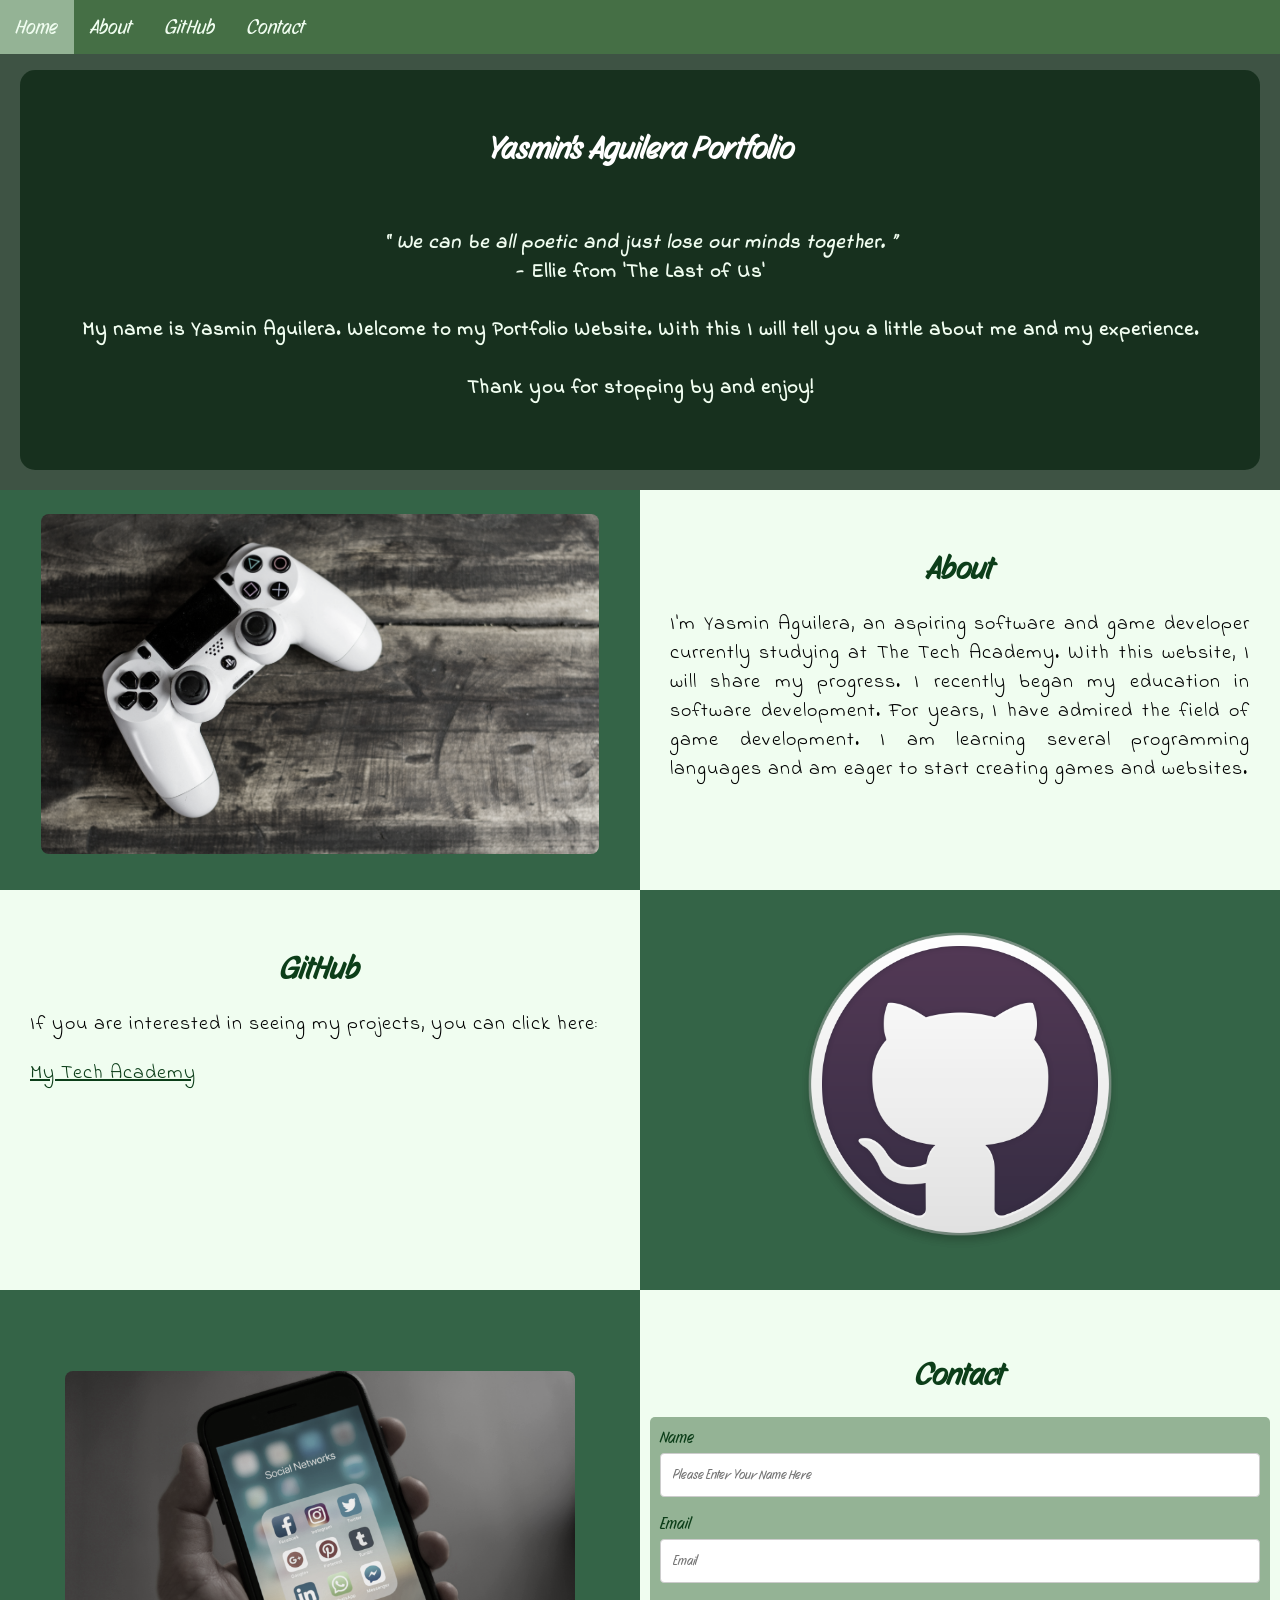
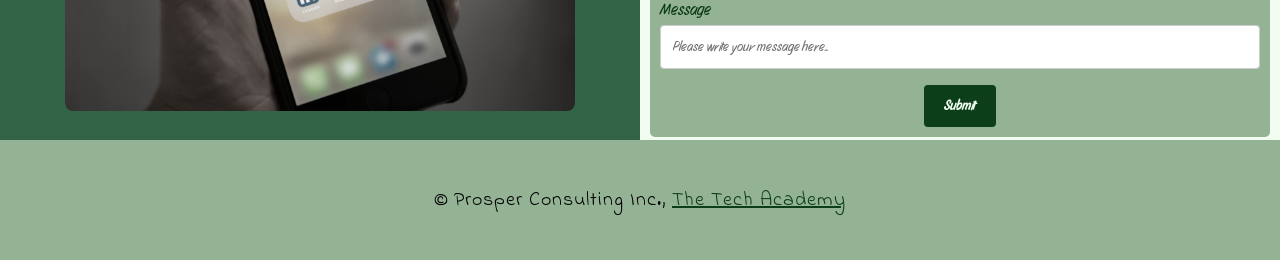
==== Portfolio/index.html @ de1a2bcc "Version 1 Portfolio Portfolio" ====
<!DOCTYPE html>
<html lang="en">

<head>
    <meta charset="UTF-8">
    <meta name="viewport" content="width=device-width">
    <title>Yasmin Aguilera</title>
    <link rel="stylesheet" type="text/css" href="css/portfolio.css">
</head>

<body class="background">
    <!--Navbar-->
    <div class="navbar">
        <a class="active" href="#home">Home</a>
        <a href="#about">About</a>
        <a href="#github">GitHub</a>
        <a href="#contact">Contact</a>
    </div>

    <!--br added to make space between navbar (see if adding a margin or padding will help)-->

    <!--Back ground video-->
    <div id="home">
        <video autoplay muted loop id="typing_video">
            <source src="image/video/2887463-hd_1920_1080_25fps.mp4">
            <!--Display message if video fails to run-->
            Your brower does not support HTML5 Video
        </video>
    </div>

    <!--Video text-->

    <div class="video_text">
        <div class="holographic-card">
            <h1 class="white-text">Yasmin's Aguilera Portfolio</h1>
            <br>

            <p class="center"><strong>
                    <q>
                        We can be all poetic and just lose our minds together.
                    </q>
                    <br> - Ellie from 'The Last of Us'
                    <br>
                    <br>My name is Yasmin Aguilera. Welcome to my Portfolio Website. With this I will tell you a little
                    about me and my experience.
                    <br>
                    <br> Thank you for stopping by and enjoy!
                </strong></p>
        </div>
    </div>

    <!--About Section-->
    <div class="row" id="about">
        <!--Left Column-->
        <div class="column_2">
            <img src="image/Playstation_Controller.jpg" alt="A PlaystationController on a desk">
        </div>

        <!--Right Column-->
        <div class="column_1">
            <h1>About</h1>
            <p>
                I'm Yasmin Aguilera, an aspiring software and game developer currently studying at The Tech Academy.
                With this website, I will share my progress. I recently began my education in software development. For
                years, I have admired the field of game development. I am learning several programming languages and am
                eager to start creating games and websites.
            </p>
        </div>
    </div>
    </div>

    <!--GitHun Section-->

    <div class="row" id="github">
        <!--Left Column-->
        <div class="column_1">
            <h1>GitHub</h1>
            <p>
                If you are interested in seeing my projects, you can click here:
                <br>
            <p><a href="https://github.com/YassyAA-423/">My Tech Academy</a></p>
            </p>
        </div>

        <!--Right Column-->
        <div class="column_2">
            <a href="https://github.com/YassyAA-423/" target="_blank"><img src="image/Github-logo.png"
                    alt="GitHub Logo"></a>
        </div>
    </div>

    <!--Contact Section-->
    <div class="row" id="contact">
        <!--Contact image, Left Column-->
        <div class="column_4 column_tall">
            <br>
            <br>
            <div class="img_container">
                <img src="image/contact.jpg" alt="A person holding a phone">
            </div>
        </div>

        <!--Contact form, Right Column-->
        <div class="column_3 column_tall">
            <h1>Contact</h1>
            <form action="" method="https://formspree.io/f/mblbadkq">
                <label>Name</label>
                <input type="text" placeholder="Please Enter Your Name Here">
                <label>Email</label>
                <input type="email" placeholder="Email">
                <label>Message</label>
                <input type="text" name="Message" placeholder="Please write your message here...">
                <input type="submit" value="Submit">
            </form>
        </div>
    </div>

    <!--Footer-->
    <footer>
        <p>
        <p class="center">&copy; Prosper Consulting Inc., <a href="https://www.learncodinganywhere.com/"
                target="_blank">The Tech Academy</a></p>
        </p>
    </footer>
</body>

</html>
---- Portfolio/css/portfolio.css ----
/* Font style Indie Flower and Story Script from fonts.google.com*/
/*  font-family: "Indie Flower", cursive;*/
@import url('https://fonts.googleapis.com/css2?family=Indie+Flower&display=swap');

/*  font-family: "Story Script", sans-serif;*/
@import url('https://fonts.googleapis.com/css2?family=Story+Script&display=swap');

/*Colors 
#f0fdf0 (light green)
#fff (white)
#0c3e19 (dark green
rgba(2, 62, 25, 0.8) (dark green)
rgba(14, 40, 22, 0.8) (forest green)
#94b395 (muted green)
#456f45 (swamp green)
*/
/*HTML*/
html {
    scroll-behavior: smooth;
}


/*BODY*/
body {
    margin: 0;
}

/*H1 ELEMENTS*/
h1 {
    font-family: "Story Script", sans-serif;
    /*This will turn all h1 to Story Script font*/
    text-align: center;
    /*This will center h1 elements*/
    margin-top: 3%;
    /*This will add a little margin above h1*/
    color: #0c3e19;
    transition: 1s ease-in;
    /*This will make the hover effect ease in when the cursor goes away*/
}


/*H1 ELEMENTS HOVER EFFECT*/
/****
h1:hover {
    filter: hue-rotate(90deg); /*This will make the h1 sepia
    transform: scale(1.1); /*Will increase the size by 1.1 when hovered over
    transition: 0.5s ease-in; /*This will make the hover effect ease in when the cursor goes over it
}
****/

/*Styling for portfolio title text*/
.white-text {
    color: #fff;
    /*This will make the text easier to read and better match the colors*/
}

/*paragraph elements*/
p {
    font-family: "Indie Flower", cursive;
    /*font is from fonts.google*/
    text-align: justify;
    letter-spacing: 1px;
    font-size: 20px;
    padding-left: 20px;
    padding-right: 20px;
    transition: 1s ease-in;
    /*This will make the hover effect transition with the cursor goes away*/
}

.holographic-container {
    display: flex;
    justify-content: center;
    align-items: center;
    height: 100vh;
    background: rgba(14, 40, 22, 0.8);
    overflow: hidden;
}

.holographic-card {
    width: auto;
    height: 400px;
    background: rgba(14, 40, 22, 0.8);
    display: flex;
    flex-direction: column;
    justify-content: flex-start;
    align-items: center;
    position: relative;
    overflow: hidden;
    border-radius: 15px;
    transition: all 0.5s ease;
    padding-top: 20px;
    padding-bottom: 40px;
}

.holographic-card h2 {
    color: rgb(186, 151, 26);
    font-size: 2rem;
    position: relative;
    z-index: 2;
}

.holographic-card::before {
    content: '';
    position: absolute;
    top: -30%;
    left: -30%;
    width: 100%;
    height: 100%;
    background: linear-gradient(0deg,
            transparent,
            transparent 30%,
            rgba(0, 255, 255, 0.3));
    transform: rotate(-45deg);
    transition: all 0.5s ease;
    opacity: 0;
}

.holographic-card:hover {
    transform: scale(1);
    box-shadow: 0 0 20px rgba(0, 255, 255, 0.5);
}

.holographic-card:hover::before {
    opacity: 1;
    transform: rotate(-60deg) translateY(290%);
}

.center {
    text-align: center;
    /*Aligns the text to the center*/
}

/*Center class- will apply to all elements wih the class 'center'*/
.center:hover {
    transition: transform 2s;
    /*Will make the transformation last 2s*/
    transform: scale(1.1);
    /*Will increase the size by 1.1 when hovered over*/
}

/*Anchor elements*/
a {
    color: #0c3e19;
    /*This will turn all links green*/
}

/*Quotation elements*/
q {
    font-style: italic;
    /*Makes the Quote italicized*/
}

/*image elements*/

img {
    filter: grayscale(75%);
    /*This will rid 75% of the img color*/
    border-radius: 8px;
    /*Slightly rounds the corners*/
    max-width: 100%;
    /**/
    height: 340px;
    display: block;
    margin-left: auto;
    margin-right: auto;
    transition: 1s ease-in;
}

img:hover {
    filter: grayscale(5%);
    /*Bring most of the img's color back when hover*/
    transition: .8s ease-in;
    /*Transition last for .8 second*/
    transform: scale(1.1);
    /*slightly increase the image when hovered */
}


/*Media to apply to different media.types of devices*/
/*For screens 576px and smaller: the images will be 100px tall and vertically in the columns*/
@media screen and (max-width: 576px) {
    img {
        height: 100px;
        margin-top: 150px;
    }
}


/*Footer styling*/
footer {
    padding: 2%;
    background-color: #94b395;
}

/*NAVBAR Styling*/
.navbar {
    overflow: hidden;
    /*Will make sure that any contant that overflows beyond the Navbar boundary is not being showns*/
    background-color: #456f45;
    position: fixed;
    /*keeps the navbar at the top of the screen*/
    top: 0;
    /* This ensures no space is displayed above the navbar */
    width: 100%;
    /* This makes the navbar span the entire width of the page */
    z-index: 1;
    /* This ensures other elements don't display over the navbar */
    -webkit-animation: moveNav 5s;
    /* This applies the moveNav animation below for Safari 4.0 - 8.0 */
    animation: moveNav 5s;
    /* This applies the moveNav animation for all other browsers */
}

/*moveNavText animation effect for moving the narbar in from the left of the screen*/
@keyframes moveNav {
    from {
        left: -100vw;
    }

    /* The navbar is starting off screen to the left */
    to {
        left: 0vw;
    }

    /* This moves the navbar into place on the screen */
}

/*Navbar link*/
.navbar a {
    float: left;
    /* This specifies that the text floats on the left on the navbar */
    display: block;
    color: #f0fdf0;
    padding: 14px 16px;
    /* This adds padding around our text */
    text-decoration: none;
    /* This gets rid of the underlines under the text on our navbar */
    font-family: "Story Script", sans-serif;
    font-size: 20px;
    /* This specifies the font size for text on our navbar */
    text-align: center;
    /* This centers the text within its container */
    position: relative;
    /* This sets the text relative to its normal positioning, allowing us to use the animation below */
    -webkit-animation: moveNavText 5.75s;
    /* Animation for Safari 4.0 - 8.0 */
    animation: moveNavText 5.75s;
    /* Applies the moveNavText animation for 5.75s */
}

/**/
@keyframes movNavText {
    from {
        top: -100vw;
    }

    /* The navbar is starting off screen to the left */
    to {
        top: 0vw;
    }

    /* This moves the navbar into place on the screen */
}

/*Screens 576px and smaller will display navbar links equally distributed*/
@media screen and (max-width: 576px) {
    .navbar a {
        width: 25%;
        font-size: 12px;
    }
}

/*navbar hover effects*/
.navbar a:hover {
    background-color: #f0fdf0;
    color: #0c3e19;
    font-weight: bold;
}


/*Navbar home button*/
.navbar a.active {
    background-color: #94b395;
}

/*The END of NAVBAR STYLING*/


/*Video styling*/
/*Formatting for background video*/
#typing_video {
    position: fixed;
    /* This fixes the video to the page */
    right: 0;
    /* This ensures there is no space between the edge of the video and the edge of the page */
    bottom: 0;
    /* This ensures no space between the bottom of the video and the bottom of the page */
    min-width: 100%;
    /* This ensures the video is displayed across the full width of the page */
    z-index: -1;
    /* This places the video behind the other elements on the page */
}

/*Screens that are 576px and smaller will not display the background video */
@media screen and (max-width: 576px) {
    #typing_video {
        display: none;
    }
}

/*text over the video*/
.video_text {
    background: rgba(14, 40, 22, 0.8);
    color: #f0fdf0;
    width: 100%;
    /* Ensures the video-text container fills the width of the video */
    padding: 20px;
    /* This adds padding around the video-text container so that the background goes slightly beyond the text */
    position: relative;
    /* This sets the text relative to its normal positioning, allowing us to use the animation below */
    -webkit-animation: moveVideoText 5.75s;
    animation: moveVideoText 5.75s;
    margin-top: 50px;
}


/* This animation effect causes the overlay video text to move up from the bottom of the page upon page load */
@keyframes moveVideoText {
    from {
        top: -100vw;
    }

    /* This sets the position of the video text to above the viewport */
    to {
        top: 0vw;
    }

    /* This moves the video text to the normal positioning on the viewport */
}

/*END of Video styling*/
/*Table styling-this section covers the styling of the columns and rows within the table*/
/* The asterisk is a universal selector that applies this effect to all elements on the page */
* {
    box-sizing: border-box;
    /* This creates a box with a border within which we will place most of our text */
}


.column_1 {
    float: left;
    width: 50%;
    /* This ensures the column takes up half of the page width */
    padding: 10px;
    padding-top: 3%;
    /* This ensures there is space between the top of the column and our headings */
    height: 400px;
    background-color: #f0fdf0;
}

/* Screens 576px and smaller will display a scroll bar if the text overflows the column height */
@media screen and (max-width: 576px) {
    .column_1 {
        overflow: auto;
    }
}

.column_2 {
    float: left;
    width: 50%;
    padding: 10px;
    padding-top: 1.9%;
    height: 400px;
    background-color: rgba(2, 62, 25, 0.8);
}


.column_3 {
    float: left;
    width: 50%;
    /* This ensures the column takes up half of the page width */
    padding: 10px;
    padding-top: 1.9%;
    /* This ensures there is space between the top of the column and our headings */
    height: 400px;
    background-color: #f0fdf0;
    padding-bottom: 30%;
}


.column_4 {
    float: left;
    width: 50%;
    padding: 10px;
    padding-top: 1.9%;
    padding-bottom: 30%;
    height: 400px;
    background-color: rgba(2, 62, 25, 0.8);
}

/* Screens 576px and smaller will display a scroll bar if the text overflows the column height */
.column_tall {
    padding-top: 3.5%;
    height: 450px;
}

/* This inserts something after the content of selected elements (in this case the elements with class "Row") */
.row::after {
    content: "";
    /* By leaving this blank, we are allowing the footer (covered lower down) to be displayed - removing it makes the footer overwrite a column */
    display: table;
    /* The display property specifies the type of display behavior; the table value tells the browser to treat the element as a table */
    clear: both;
    /* This clears any other elements from floating on the left or the right of an element */
}

/*The END OF TABLE STYLING*/


/*CONTACT STYLING*/
input[type=text],
input[type=email] {
    width: 100%;
    padding: 12px;
    border: 1px solid #ccc;
    border-radius: 4px;
    box-sizing: border-box;
    margin-top: 6px;
    margin-bottom: 16px;
    resize: vertical;
    font-family: "Story Script", sans-serif;
}

input[type=text]:hover,
input[type=email]:hover {
    box-shadow: 0 0 5px #0c3e19 inset;
}

/*Submit Button*/
input[type=submit] {
    background-color: #0c3e19;
    color: #f0fdf0;
    font-weight: bold;
    padding: 12px 20px;
    border: none;
    border-radius: 4px;
    cursor: pointer;
    display: block;
    margin-left: auto;
    margin-right: auto;
    font-family: "Story Script", sans-serif;
    transition: transform 1.5s;
}

input[type=submit]:hover {
    background-color: #3d4a3d;
    color: #94b395;
    transform: scale(1.5);
    transition: transform 1.5s;
}

form {
    border-radius: 5px;
    background-color: #94b395;
    padding: 10px;
    font-family: "Story Script", sans-serif;
    margin-bottom: -15px;
}

label {
    color: #0c3e19;
}
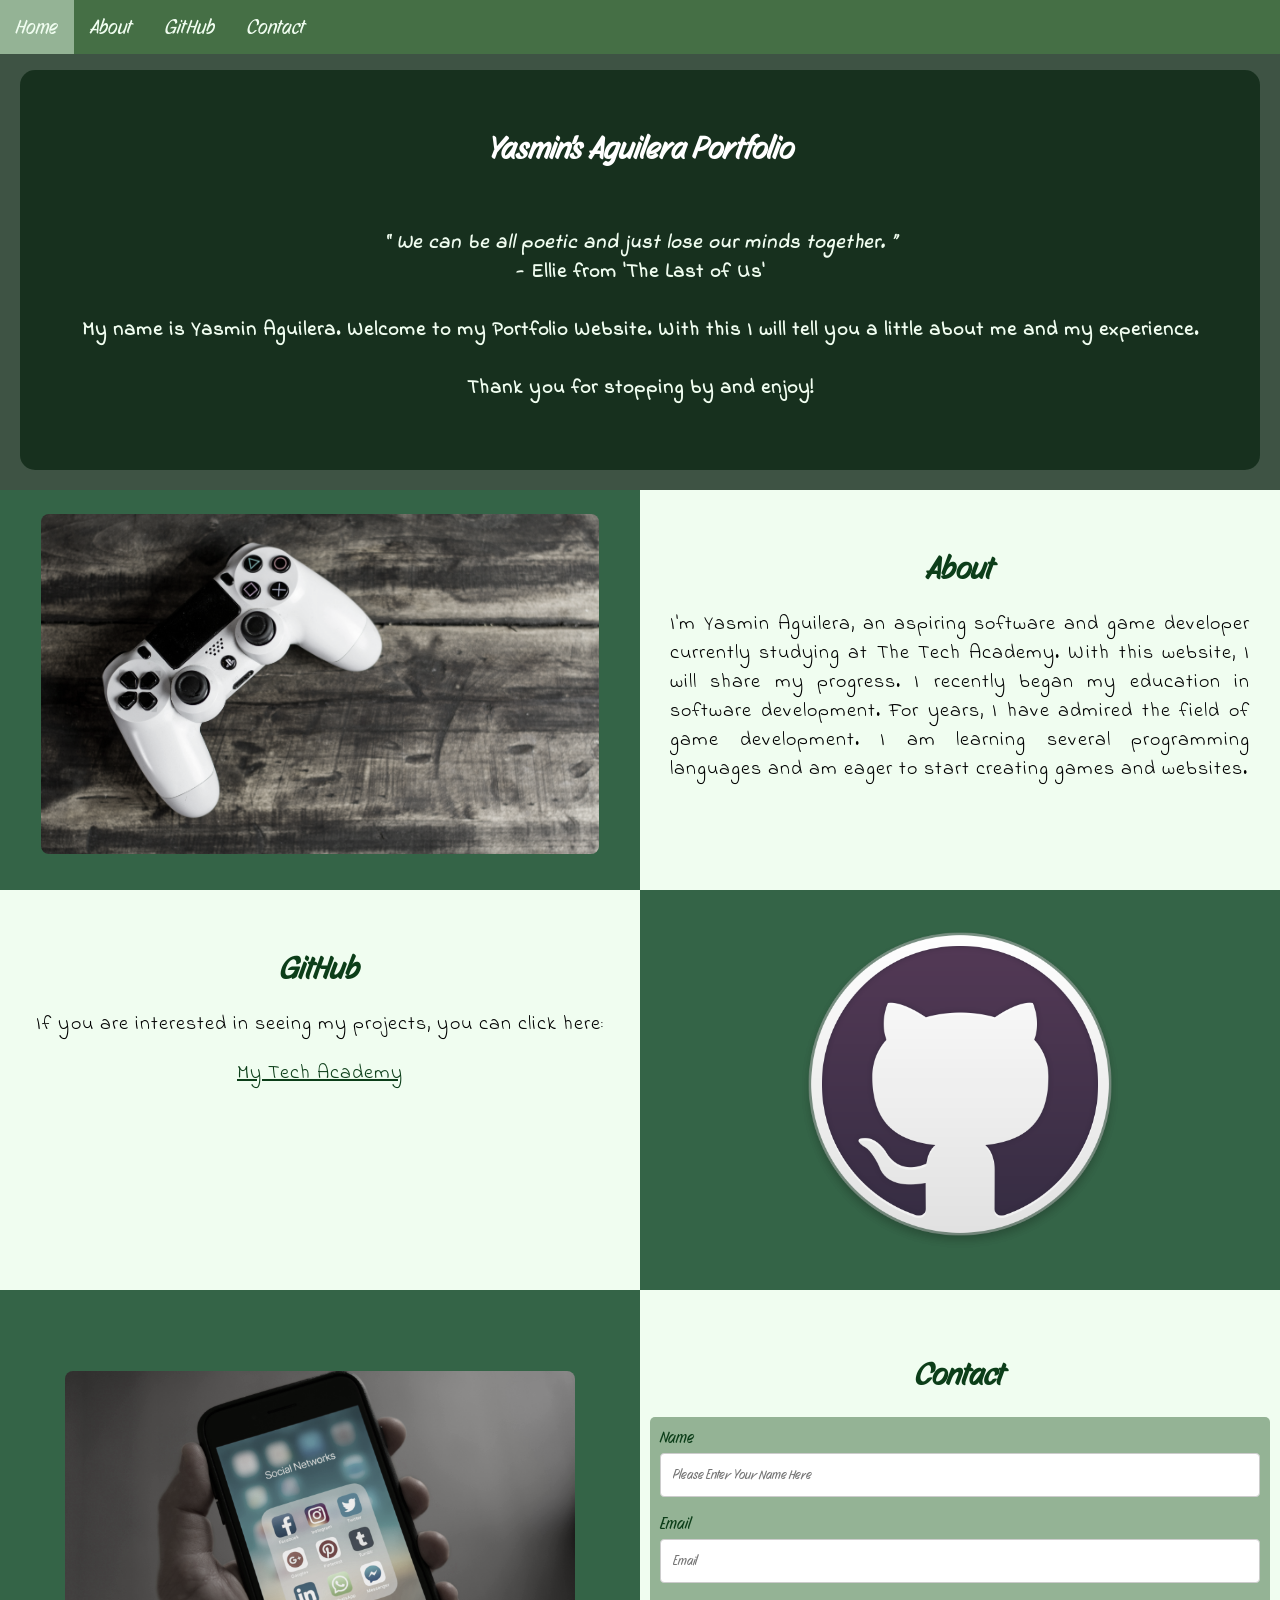
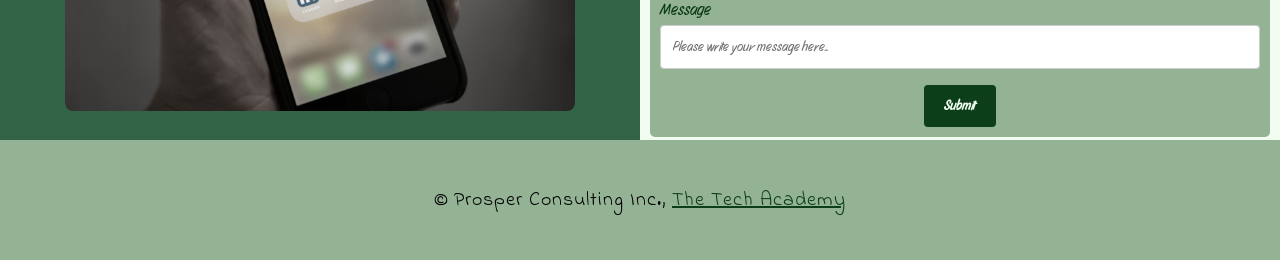
==== commit f1a04a99: "Update to Portfolio Update to my Portfolio, adding a slideshow and a pop-up contact form." ====
--- a/Portfolio/index.html
+++ b/Portfolio/index.html
@@ -75,10 +75,10 @@
         <!--Left Column-->
         <div class="column_1">
             <h1>GitHub</h1>
-            <p>
+            <p class="center">
                 If you are interested in seeing my projects, you can click here:
                 <br>
-            <p><a href="https://github.com/YassyAA-423/">My Tech Academy</a></p>
+            <p class="center"><a href="https://github.com/YassyAA-423/">My Tech Academy</a></p>
             </p>
         </div>
 
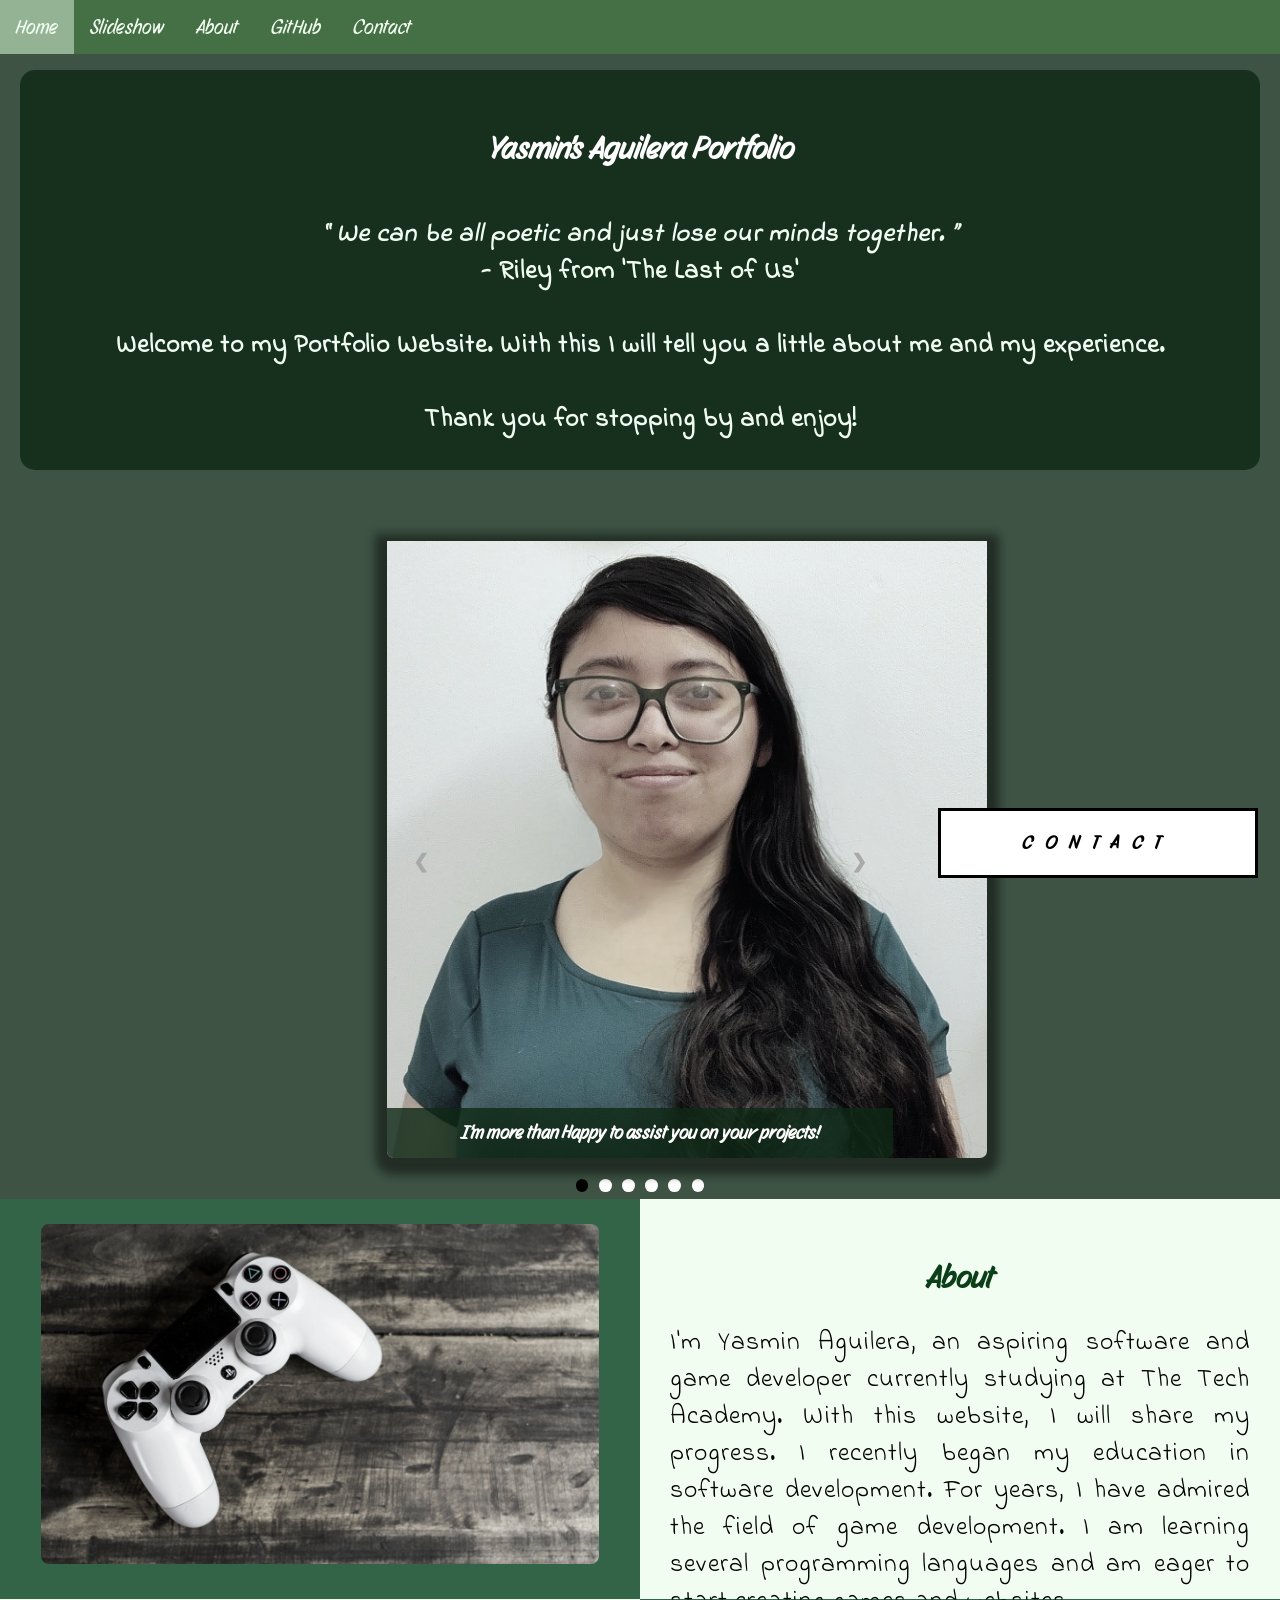
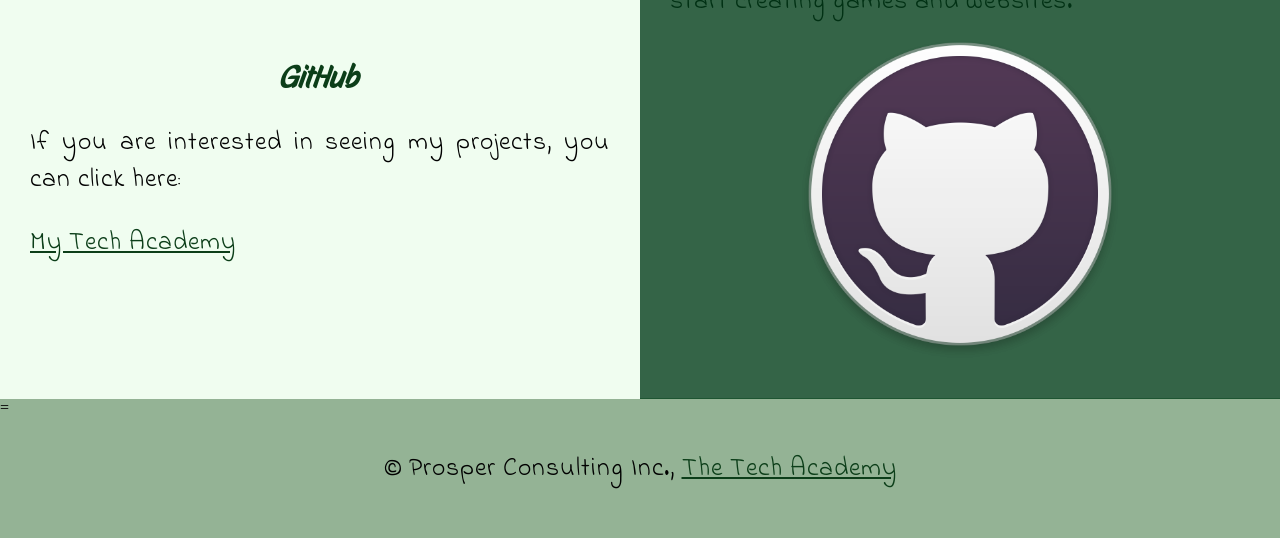
==== commit e4c78fa6: "Updated Portfolio Updated to my Portfolio. Added a slideshow and Pop-up Contact form." ====
--- a/Portfolio/index.html
+++ b/Portfolio/index.html
@@ -3,57 +3,115 @@
 
 <head>
     <meta charset="UTF-8">
-    <meta name="viewport" content="width=device-width">
+    <meta name="viewport" content="width=device-width" />
     <title>Yasmin Aguilera</title>
     <link rel="stylesheet" type="text/css" href="css/portfolio.css">
 </head>
+<!--Body-->
 
 <body class="background">
+
     <!--Navbar-->
     <div class="navbar">
         <a class="active" href="#home">Home</a>
+        <!--New Section added-->
+        <a href="#slideshow">Slideshow</a>
         <a href="#about">About</a>
         <a href="#github">GitHub</a>
-        <a href="#contact">Contact</a>
+        <!--Onclick and ondblclick functions added to open and close the contact form-->
+        <a onclick="openForm()" ondblclick="closeForm()" class="contact">Contact</a>
     </div>
 
-    <!--br added to make space between navbar (see if adding a margin or padding will help)-->
-
-    <!--Back ground video-->
+    <!--Background video-->
     <div id="home">
         <video autoplay muted loop id="typing_video">
-            <source src="image/video/2887463-hd_1920_1080_25fps.mp4">
+            <source src="image/video/Coding.mp4">
             <!--Display message if video fails to run-->
-            Your brower does not support HTML5 Video
+            Your browser does not support HTML5 Video
         </video>
     </div>
 
     <!--Video text-->
-
     <div class="video_text">
         <div class="holographic-card">
             <h1 class="white-text">Yasmin's Aguilera Portfolio</h1>
-            <br>
-
-            <p class="center"><strong>
+            <strong>
+                <p class="center">
                     <q>
                         We can be all poetic and just lose our minds together.
                     </q>
-                    <br> - Ellie from 'The Last of Us'
+                    <br> - Riley from 'The Last of Us'
                     <br>
-                    <br>My name is Yasmin Aguilera. Welcome to my Portfolio Website. With this I will tell you a little
+                    <br>Welcome to my Portfolio Website. With this I will tell you a little
                     about me and my experience.
                     <br>
                     <br> Thank you for stopping by and enjoy!
-                </strong></p>
+                </p>
+            </strong>
         </div>
     </div>
+
+    <!--New Slide Section-->
+    <div id="slideshow">
+        <div id="Slideshow_Background">
+            <div id="Slideshow_Container">
+
+                <!--Slide 1 of 6-->
+                <div class="mySlides fade">
+                    <img class="Slideshow_Images Image" src="image/Yasmin A.A.jpg" alt="Picture of Yasmin A.A">
+                    <div class="text">I'm more than Happy to assist you on your projects!</div>
+                </div>
+
+                <!--Slide 2 of 6-->
+                <div class="mySlides fade">
+                    <img class="Slideshow_Images Image" src="image/HTML_CSS_and_JavaScript.png"
+                        alt="The logos for HTML, CSS, AND JavaScript">
+                    <div class="text">I'm a full-stack software developer,<br> trained in:<br>HTML, CSS, JavaScript,
+                    </div>
+                </div>
+                <!--Slide 3 of 6-->
+                <div class="mySlides fade">
+                    <img class="Slideshow_Images Image" src="image/Python-Logo.png" alt="Python Logo">
+                    <div class="text">The popular programming language Python,</div>
+                </div>
+                <!--Slide 4 of 6-->
+                <div class="mySlides fade">
+                    <img class="Slideshow_Images Image" src="image/C_Sharp_and_Dot_NET.png" alt="C# Logo">
+                    <div class="text">C#, .NET Frameworkm ASP.NET, MVC, </div>
+                </div>
+                <!--Slide 5 of 6-->
+                <div class="mySlides fade">
+                    <img class="Slideshow_Images Image" src="image/SQL_and_Database.jpg" alt="SQL logo">
+                    <div class="text">Back end development, databases and SQL.</div>
+                </div>
+                <!--Slide 6 of 6-->
+                <div class="mySlides fade">
+                    <img class="Slideshow_Images Image" src="image/contact.jpg" alt="A person holding a phone">
+                    <div class="text"><a class="white-text contact" onclick="openForm()">Feel free to contact me!</a></div>
+                </div>
+                <!--Next and Previous Buttons-->
+                <a class="Previous" onclick="plusSlides(-1)">&#10094;</a>
+                <a class="Next" onclick="plusSlides(1)">&#10095;</a>
+            </div>
+            <br>
+
+            <div style="text-align: center">
+                <span class="dot" onclick="currentSlide(1)"></span>
+                <span class="dot" onclick="currentSlide(2)"></span>
+                <span class="dot" onclick="currentSlide(3)"></span>
+                <span class="dot" onclick="currentSlide(4)"></span>
+                <span class="dot" onclick="currentSlide(5)"></span>
+                <span class="dot" onclick="currentSlide(6)"></span>
+            </div>
+        </div>
+    </div>
+
 
     <!--About Section-->
     <div class="row" id="about">
         <!--Left Column-->
         <div class="column_2">
-            <img src="image/Playstation_Controller.jpg" alt="A PlaystationController on a desk">
+            <img class="image" src="image/Playstation_Controller.jpg" alt="A PlaystationController on a desk">
         </div>
 
         <!--Right Column-->
@@ -67,50 +125,43 @@
             </p>
         </div>
     </div>
-    </div>
 
-    <!--GitHun Section-->
-
+    <!--GitHub Section-->
     <div class="row" id="github">
         <!--Left Column-->
         <div class="column_1">
             <h1>GitHub</h1>
-            <p class="center">
-                If you are interested in seeing my projects, you can click here:
+            <p>If you are interested in seeing my projects, you can click here:
                 <br>
-            <p class="center"><a href="https://github.com/YassyAA-423/">My Tech Academy</a></p>
+            <p><a href="https://github.com/YassyAA-423/">My Tech Academy</a></p>
             </p>
         </div>
 
         <!--Right Column-->
         <div class="column_2">
-            <a href="https://github.com/YassyAA-423/" target="_blank"><img src="image/Github-logo.png"
+            <a href="https://github.com/YassyAA-423/" target="_blank"><img class="image" src="image/Github-logo.png"
                     alt="GitHub Logo"></a>
         </div>
     </div>
 
-    <!--Contact Section-->
-    <div class="row" id="contact">
-        <!--Contact image, Left Column-->
-        <div class="column_4 column_tall">
-            <br>
-            <br>
-            <div class="img_container">
-                <img src="image/contact.jpg" alt="A person holding a phone">
-            </div>
-        </div>
-
-        <!--Contact form, Right Column-->
-        <div class="column_3 column_tall">
-            <h1>Contact</h1>
-            <form action="" method="https://formspree.io/f/mblbadkq">
-                <label>Name</label>
-                <input type="text" placeholder="Please Enter Your Name Here">
-                <label>Email</label>
-                <input type="email" placeholder="Email">
-                <label>Message</label>
-                <input type="text" name="Message" placeholder="Please write your message here...">
-                <input type="submit" value="Submit">
+    =
+    <!--Contact form-->
+    <div id="Contact">
+        <button onclick="openForm()" class="Pop_Up_Button">CONTACT</button>
+        <div class="form-popup" id="myForm">
+            <form action="https://formspree.io/f/mblbadkq" method="POST" class="form-container">
+                <h1>Contact</h1>
+                <label for="name"><b>Name</b></label>
+                    <input type="text" placeholder="Please Enter Your Name Here" name="name" required>
+                <label for="phone"><b>Phone</b></label>
+                    <input type="text" placeholder="Type Your Phone Number Here" name="phone">
+                <label for="email"><b>Email</b></label>
+                    <input type="text" placeholder="Type Your Email Address Here" name="email" required>
+                <br><label for="message"><b>Message</b></label>
+                    <input type="text" placeholder="Please write your message here..." name="message">
+                
+                <button type="submit" class="btn">SUBMIT</button>
+                <button type="button" class="btn cancel" onclick="closeForm()">CLOSE</button>
             </form>
         </div>
     </div>
@@ -122,6 +173,7 @@
                 target="_blank">The Tech Academy</a></p>
         </p>
     </footer>
+    <script src="js/portfolio.js"></script>
 </body>
 
 </html>
--- a/Portfolio/css/portfolio.css
+++ b/Portfolio/css/portfolio.css
@@ -19,10 +19,13 @@
     scroll-behavior: smooth;
 }
 
-
 /*BODY*/
 body {
     margin: 0;
+}
+
+.body.fade-out {
+    opacity: .1;
 }
 
 /*H1 ELEMENTS*/
@@ -38,15 +41,6 @@
     /*This will make the hover effect ease in when the cursor goes away*/
 }
 
-
-/*H1 ELEMENTS HOVER EFFECT*/
-/****
-h1:hover {
-    filter: hue-rotate(90deg); /*This will make the h1 sepia
-    transform: scale(1.1); /*Will increase the size by 1.1 when hovered over
-    transition: 0.5s ease-in; /*This will make the hover effect ease in when the cursor goes over it
-}
-****/
 
 /*Styling for portfolio title text*/
 .white-text {
@@ -152,7 +146,7 @@
 
 /*image elements*/
 
-img {
+.image {
     filter: grayscale(75%);
     /*This will rid 75% of the img color*/
     border-radius: 8px;
@@ -166,7 +160,7 @@
     transition: 1s ease-in;
 }
 
-img:hover {
+.image:hover {
     filter: grayscale(5%);
     /*Bring most of the img's color back when hover*/
     transition: .8s ease-in;
@@ -175,6 +169,12 @@
     /*slightly increase the image when hovered */
 }
 
+/*Slideshow images*/
+.Image{
+    width: 600px !important;
+    height: 617px !important;
+    border-radius: 0px 0px 7px 7px;
+}
 
 /*Media to apply to different media.types of devices*/
 /*For screens 576px and smaller: the images will be 100px tall and vertically in the columns*/
@@ -190,6 +190,7 @@
 footer {
     padding: 2%;
     background-color: #94b395;
+    margin-top: -19px;
 }
 
 /*NAVBAR Styling*/
@@ -339,13 +340,174 @@
 }
 
 /*END of Video styling*/
+
+/***Slideshow Styling***/
+#Slideshow_Background {
+    background: rgba(14, 40, 22, 0.8);
+}
+
+.mySlides {
+    display: none;
+    /*This will prevent the images from being displayed, JavaScript will be used to display these*/
+}
+
+/*Slideshow Sec / Container*/
+#Slideshow_Container {
+    width: 39.5vw;
+    /*Relative sizing of the container for the slideshow set 39.5 of the viewport width*/
+    height: auto;
+    /*The height of the container is auto adjusted based on the content it is displaying*/
+    padding-top: 4%;
+    /*Adds a small padding to the top of the slideshow container*/
+    position: relative;
+    /*Thie sets the container relative to its normal positioning*/
+    margin: auto;
+    /*This will horizontally center the container on the pager*/
+}
+
+/*Removes the underline from the previous and next buttons on the slideshow*/
+#Slideshow_Container a {
+    text-decoration: none;
+}
+
+/*Images contained within the slideshow*/
+.Slideshow_Images {
+    /*This will center the images vertically with the slideshow container*/
+    height: auto;
+    /*Height of the images is auto adjusted based on the content, ie if your images are different sizes, they will display as different sizes*/
+    box-shadow: 0px 5px 10px 12px rgba(14, 40, 22, 0.8);
+    /*Adds a shadow around the slideshow images*/
+    width: 100%;
+    /*The width of the images is auto adjusted based on the content*/
+    background-color: #94b395;
+      filter: grayscale(65%);
+    /*This will rid 75% of the img color*/
+    display: block;
+    transition: 1s ease-in
+}
+
+.Slideshow_Images:hover{
+    filter: grayscale(5%);
+    /*This will rid 75% of the img color*/
+    display: block;
+    transition: 1s ease-in;
+}
+
+.Previous,
+.Next {
+    cursor: pointer;
+    /*Changes the mouse to a pointer when the buttons are selected*/
+    position: absolute;
+    /*This makes the next and previous buttons position relative to the slideshow container*/
+    top: 50%;
+    /*This moves the buttons up in the slidesshow contianer*/
+    width: auto;
+    /*This width of the bittons is auto adjusted based on the content*/
+    padding: 2vw;
+    /*adds padding equal to 2% of the viewport width*/
+    color: darkgray;
+    font-weight: bold;
+    font-size: 1.5vw;
+    border-radius: 0 3px 3px 0;
+    /*Adds a slightly rounded border on the top and bottom right corners*/
+    user-select: none;
+    /*This property makes it so that the user cannot highlight the text*/
+    transition: 0.6s ease;
+    /*This specifies the details of the hover transition for these elements*/
+}
+
+/*Position the next button on the right hand side*/
+.Next {
+    right: 0;
+    /*This moves the next button to the right side of the slideshow*/
+    border-radius: 3px 0 0 3px;
+    /*This changes the border radius on the next button to the top and bottom left of the button*/
+}
+
+/*Hover effect on the slide show buttons*/
+.Previous:hover,
+.Next:hover {
+    background-color: rgba(0, 0, 0, .8);
+    /*Make the background of the arrows a transparent gray color*/
+    color: white;
+    /*Makes the arrows white when hovered over*/
+}
+
+/*Slideshow text*/
+.text {
+    color: white;
+    padding: 1vw;
+    position: absolute;
+    /*This ensures the text is positioned within the image*/
+    bottom: 0;
+    /*This property sets the text at the bottom of the image*/
+    width: 100%;
+    /*The element covers the full width of image*/
+    text-align: center;
+    /*The text is center aligned within the image*/
+    font-family: "Story Script", sans-serif;
+    font-size: 1.5vw;
+    /*Font size is relative to the size of the viewport widith*/
+    background-color: rgba(14, 40, 22, 0.8);
+    /*Gives a slightly transparent black background*/
+    font-weight: bold;
+    border-radius: 0px 0px 7px 7px;
+    /*Gives the text background rounded corners on the bottom left and right corners*/
+}
+
+/*Styling of the dots under the slideshow*/
+.dot {
+    cursor: pointer;
+    /*The cursor changes to pointer when hovered over the dots*/
+    height: 1vw;
+    /*The dots are sized relative to the viewport width*/
+    width: 1vw;
+    margin: .25vw;
+    /*adds additional spacing between the dots*/
+    background-color: white;
+    /*Makes te dots white*/
+    border-radius: 50%;
+    /*Makes the dot cirles by rounding each corner*/
+    display: inline-block;
+    /*Allows the dots to sit next to eachother rather than on a new line*/
+    transition: background-color 0.6s ease;
+    /*When clicked on the dots transition to a different color when clicked or hovered over (The affect is defined below)*/
+    z-index: 1;
+    /*This ensures the dots will be displated above any other elements*/
+}
+
+/*Hover effects for the slideshow dots*/
+.active,
+.dot:hover {
+    background-color: black;
+    /*Sets the color of the dots when active or hovered over*/
+}
+
+.fade {
+    animation-name: fade; /* Fade animation is defined below */
+    animation-duration: 1.5s; /* The animation lasts 1.5 seconds */
+    -webkit-animation-name: fade; /* Same as above for Safari 4.0-8.0 */
+    -webkit-animation-duration: 1.5s;
+}
+
+@-webkit-keyframes fade {
+    from {opacity: .4;} /* Image starts transparent */
+    to {opacity: 1;} /* Image ends opaque */
+}
+
+@keyframes fade {
+    from {opacity: .4;} /* Image starts transparent */
+    to {opacity: 1;} /* Image ends opaque */
+}
+
+
+/***End Slideshow Styling***/
 /*Table styling-this section covers the styling of the columns and rows within the table*/
 /* The asterisk is a universal selector that applies this effect to all elements on the page */
 * {
     box-sizing: border-box;
     /* This creates a box with a border within which we will place most of our text */
 }
-
 
 .column_1 {
     float: left;
@@ -358,13 +520,6 @@
     background-color: #f0fdf0;
 }
 
-/* Screens 576px and smaller will display a scroll bar if the text overflows the column height */
-@media screen and (max-width: 576px) {
-    .column_1 {
-        overflow: auto;
-    }
-}
-
 .column_2 {
     float: left;
     width: 50%;
@@ -374,35 +529,6 @@
     background-color: rgba(2, 62, 25, 0.8);
 }
 
-
-.column_3 {
-    float: left;
-    width: 50%;
-    /* This ensures the column takes up half of the page width */
-    padding: 10px;
-    padding-top: 1.9%;
-    /* This ensures there is space between the top of the column and our headings */
-    height: 400px;
-    background-color: #f0fdf0;
-    padding-bottom: 30%;
-}
-
-
-.column_4 {
-    float: left;
-    width: 50%;
-    padding: 10px;
-    padding-top: 1.9%;
-    padding-bottom: 30%;
-    height: 400px;
-    background-color: rgba(2, 62, 25, 0.8);
-}
-
-/* Screens 576px and smaller will display a scroll bar if the text overflows the column height */
-.column_tall {
-    padding-top: 3.5%;
-    height: 450px;
-}
 
 /* This inserts something after the content of selected elements (in this case the elements with class "Row") */
 .row::after {
@@ -417,11 +543,81 @@
 /*The END OF TABLE STYLING*/
 
 
-/*CONTACT STYLING*/
-input[type=text],
-input[type=email] {
+/*CONTACT FORM STYLING*/
+.Pop_Up_Button {
+    position: fixed;
+    /*The element is positioned relative to the viewport and stays in the same location no matter what*/
+    bottom: 1.75vw;
+    /*Positions the button slightly up from the bottom of the viewport*/
+    right: 1.75vw;
+    /*Positions the viewport slightly right from the side of the viewport*/
+    width: 25vw;
+    /*Set the relative to the viewport width*/
+    background-color: white;
+    /*Sets the background color of the button to white*/
+    color: black;
+    /*Sets the color text to black*/
+    border: solid black;
+    /* This make a solid black border around the button*/
+    cursor: pointer;
+    /*This changes the cursor when hovered over the button to a pointer*/
+    -webkit-animation: movePopup 5s;
+    /*Animation for 5 seconds for Safari 4.0 - 8.0*/
+    animation: movePopup 5s;
+    /*Animation set for 5 seconds*/
+}
+
+/*movePopup animation moves the button from off the right side of the screen to its fixed location on the viewport*/
+@keyframes movePopup {
+    from {
+        right: -40vw;
+    }
+
+    to {
+        right: 1.75vw;
+    }
+}
+
+@-webkit-keyframes movePopup {
+    from {
+        right: -40vw;
+    }
+
+    to {
+        right: 1.75vw;
+    }
+}
+
+/*Styling for the contact form*/
+.form-popup {
+    z-index: 8;
+    /*This z-index ensures the contact form shows above all other elements on the pages*/
+    display: none;
+    /*Set the display to none, we will use JavaScript to show the contact form*/
+    position: fixed;
+    /*The form stays in the smae location no matter what*/
+    bottom: .5vw;
+    /*Slightly ip from the bottom of the viewport*/
+    right: .5vw;
+    /*Slightly in the from right side of the viewport*/
+}
+
+/*Form Styling*/
+.form-container {
+    max-width: 49vw;
+    /*Relative sizing of the form container - 49% of the viewport width*/
+    padding: 1vw;
+    /*adds padding between the form-popup and the form-container*/
+    background-color: #94b395;
+    margin-right: -5px;
+}
+
+/*Input Fields*/
+.form-container input[type=text] {
     width: 100%;
-    padding: 12px;
+    /*The input boxes completely fill the width of the form-container*/
+    padding: .93vw;
+    /*Adds padding to the input boxes*/
     border: 1px solid #ccc;
     border-radius: 4px;
     box-sizing: border-box;
@@ -429,12 +625,69 @@
     margin-bottom: 16px;
     resize: vertical;
     font-family: "Story Script", sans-serif;
-}
-
-input[type=text]:hover,
-input[type=email]:hover {
-    box-shadow: 0 0 5px #0c3e19 inset;
-}
+    font-size: 1vw;
+}
+
+/*Styling for all buttons*/
+button {
+    font-family: "Story Script", sans-serif;
+    letter-spacing: 1vw;
+    /*addss slight spacing between the letters*/
+    font-size: 1.5vw;
+    /*Relative sizing of text*/
+    font-weight: bold;
+    padding: 1.5vw;
+    /*Adds padding to the text in the button*/
+    cursor: pointer;
+    width: 100%;
+    /*Sets the width of the buttons to 100% of their containers*/
+    height: auto;
+    /*Allows the height to be resized depending on the content showing*/
+    background-color: #456f45;
+}
+
+/*Hover effect for contact and submit buttons*/
+button:hover,
+.form-container .btn:hover {
+    color: #f0fdf0;
+    /*This makes the text in the buttons whites when hovered over*/
+    background-color: #32643f;
+    /*The background of the buttons changes to black when hovered over*/
+    transition-duration: 1s;
+    /*This makes the transition last 1 second*/
+    -webkit-transition-duration: 1s;
+    /*For Safaria 4.0 - 8.0*/
+    border-color: silver;
+    /*The border turns silver when the button is hover over*/
+}
+
+/*Submit button*/
+.form-container .btn {
+    background-color: #f0fdf0;
+    color: black;
+    border-color: #456f45;
+    margin-bottom: 1vh;
+    /*Adds spacr between the submit button and the close button*/
+}
+
+/*Close Button*/
+.form-container .cancel {
+    background-color: #0c3e19;
+    color: white;
+    border-color: gray;
+}
+
+/*Styling for close button on hover*/
+.form-container .cancel:hover {
+    color: white;
+    background-color: #456f45;
+    transition-duration: 1s;
+    -webkit-transition-duration: 1s;
+    border-color: black;
+}
+
+/***End of the contact form styling***/
+
 
 /*Submit Button*/
 input[type=submit] {
@@ -469,4 +722,123 @@
 
 label {
     color: #0c3e19;
-}+}
+
+/***Media Query Section***/
+/*Media Rukes for paragraph font size for different screen sizes*/
+
+/* Screens 576px and smaller will display a scroll bar if the text overflows the column height */
+@media screen and (max-width: 576px) {
+    .column_1 {
+        overflow: auto;
+    }
+}
+
+
+@media screen and (max-width: 527px) {
+    p {
+        font-size: 3.75vw;
+    }
+}
+
+@media screen and (min-width: 528px) and (max-width:660px) {
+    p {
+        font-size: 3.5vw;
+    }
+}
+
+@media screen and (min-width: 661px) and (max-width: 799px) {
+    p {
+        font-size: 2.75vw;
+    }
+
+}
+
+@media screen and (min-width: 800px) and (max-width: 924px) {
+    p {
+        font-size: 2.5vw;
+    }
+
+}
+
+@media screen and (min-width: 925px) and (max-width: 1050px) {
+    p {
+        font-size: 2.25vw;
+    }
+}
+
+@media screen and (min-width: 1051px) and (max-width: 1310px) {
+    p {
+        font-size: 2vw;
+    }
+
+}
+
+@media screen and (min-width: 1311px) and (max-width: 1535px) {
+    p {
+        font-size: 1.75vw;
+    }
+}
+
+@media screen and (min-width: 1536px) and (max-width: 2269px) {
+    p {
+        font-size: 1.5vw;
+    }
+}
+
+@media screen and (min-width: 2270px) {
+    p {
+        font-size: 1.35vw;
+    }
+}
+
+/*These will be the Media rule for the navbar link for different screen sizes*/
+/*Screens 1080px and smaller will display navbar links equally distributed*/
+@media screen and (max-width: 1080px) {
+    .navbar a {
+        width: 20%;
+        /*This will set each navbar link to 1/5 of the navbar*/
+        font-size: 2.5vw;
+    }
+
+}
+
+/*Media Rules to enlarge the font of the white text for smaller screens*/
+@media screen and (max-width: 1080px) {
+    .quote {
+        font-size: 3.5vw;
+    }
+
+    .white-text {
+        font-size: 4.5vw;
+    }
+}
+
+/*Media rules to increase the size of the columns for larger screens*/
+@media screen and (min-width: 1725px) {
+    .column_1 {
+        height: 550px;
+    }
+
+    .column_2 {
+        height: 550px;
+    }
+}
+
+/*Media rule to remove*/
+@media screen and (min-width: 2000px) {
+    h1 {
+        margin-top: 0;
+    }
+
+}
+
+/*Quote card*/
+@media screen and (max-width:660px) {
+    .holographic-card:hover::before {
+        opacity: 1;
+        transform: rotate(-80deg) translateY(290%);
+    }
+}
+
+/***End of the Media query section***/
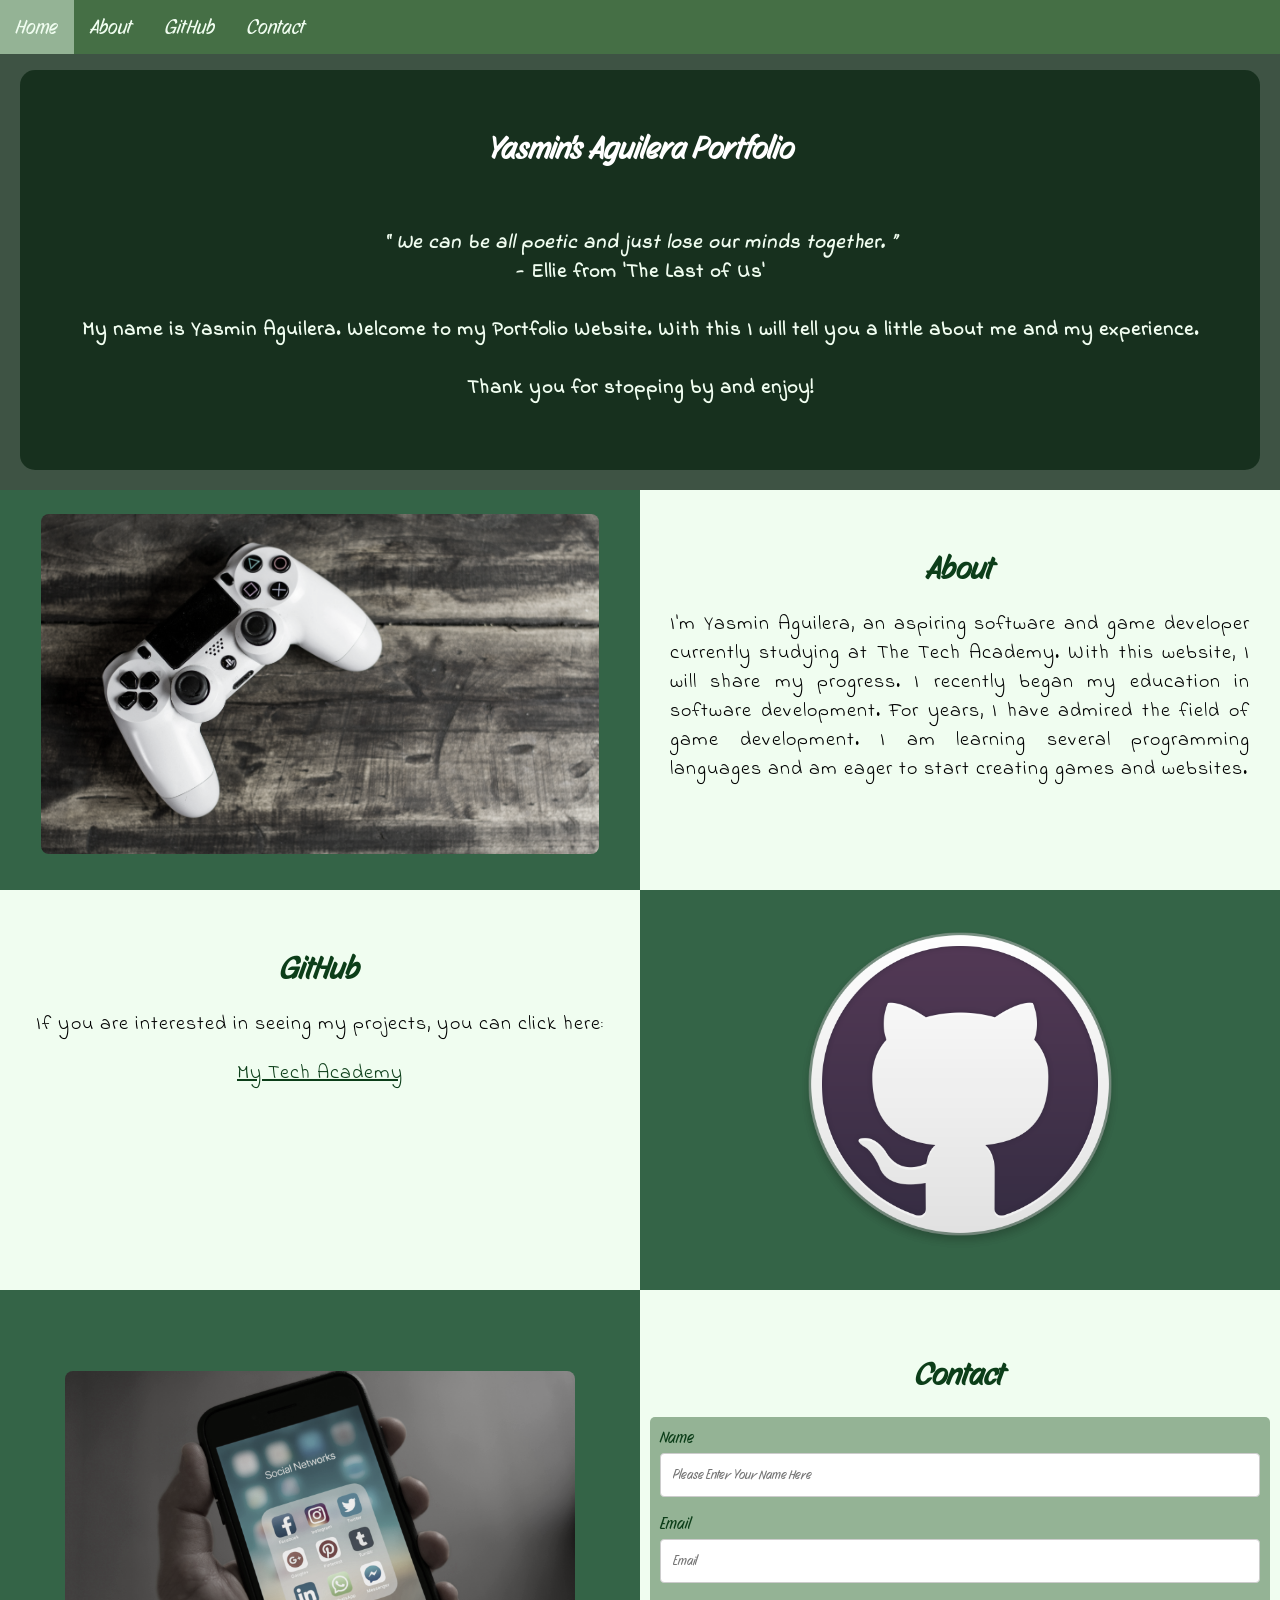
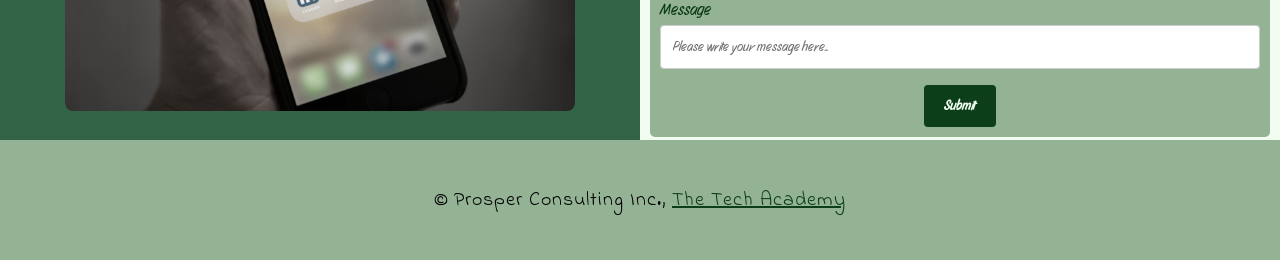
==== commit 9378aea1: "A minor update Edited a few sentences, and added my Unity GitHub link" ====
--- a/Portfolio/index.html
+++ b/Portfolio/index.html
@@ -3,115 +3,57 @@
 
 <head>
     <meta charset="UTF-8">
-    <meta name="viewport" content="width=device-width" />
+    <meta name="viewport" content="width=device-width">
     <title>Yasmin Aguilera</title>
     <link rel="stylesheet" type="text/css" href="css/portfolio.css">
 </head>
-<!--Body-->
 
 <body class="background">
-
     <!--Navbar-->
     <div class="navbar">
         <a class="active" href="#home">Home</a>
-        <!--New Section added-->
-        <a href="#slideshow">Slideshow</a>
         <a href="#about">About</a>
         <a href="#github">GitHub</a>
-        <!--Onclick and ondblclick functions added to open and close the contact form-->
-        <a onclick="openForm()" ondblclick="closeForm()" class="contact">Contact</a>
+        <a href="#contact">Contact</a>
     </div>
 
-    <!--Background video-->
+    <!--br added to make space between navbar (see if adding a margin or padding will help)-->
+
+    <!--Back ground video-->
     <div id="home">
         <video autoplay muted loop id="typing_video">
-            <source src="image/video/Coding.mp4">
+            <source src="image/video/2887463-hd_1920_1080_25fps.mp4">
             <!--Display message if video fails to run-->
-            Your browser does not support HTML5 Video
+            Your brower does not support HTML5 Video
         </video>
     </div>
 
     <!--Video text-->
+
     <div class="video_text">
         <div class="holographic-card">
             <h1 class="white-text">Yasmin's Aguilera Portfolio</h1>
-            <strong>
-                <p class="center">
+            <br>
+
+            <p class="center"><strong>
                     <q>
                         We can be all poetic and just lose our minds together.
                     </q>
-                    <br> - Riley from 'The Last of Us'
+                    <br> - Ellie from 'The Last of Us'
                     <br>
-                    <br>Welcome to my Portfolio Website. With this I will tell you a little
+                    <br>My name is Yasmin Aguilera. Welcome to my Portfolio Website. With this I will tell you a little
                     about me and my experience.
                     <br>
                     <br> Thank you for stopping by and enjoy!
-                </p>
-            </strong>
+                </strong></p>
         </div>
     </div>
-
-    <!--New Slide Section-->
-    <div id="slideshow">
-        <div id="Slideshow_Background">
-            <div id="Slideshow_Container">
-
-                <!--Slide 1 of 6-->
-                <div class="mySlides fade">
-                    <img class="Slideshow_Images Image" src="image/Yasmin A.A.jpg" alt="Picture of Yasmin A.A">
-                    <div class="text">I'm more than Happy to assist you on your projects!</div>
-                </div>
-
-                <!--Slide 2 of 6-->
-                <div class="mySlides fade">
-                    <img class="Slideshow_Images Image" src="image/HTML_CSS_and_JavaScript.png"
-                        alt="The logos for HTML, CSS, AND JavaScript">
-                    <div class="text">I'm a full-stack software developer,<br> trained in:<br>HTML, CSS, JavaScript,
-                    </div>
-                </div>
-                <!--Slide 3 of 6-->
-                <div class="mySlides fade">
-                    <img class="Slideshow_Images Image" src="image/Python-Logo.png" alt="Python Logo">
-                    <div class="text">The popular programming language Python,</div>
-                </div>
-                <!--Slide 4 of 6-->
-                <div class="mySlides fade">
-                    <img class="Slideshow_Images Image" src="image/C_Sharp_and_Dot_NET.png" alt="C# Logo">
-                    <div class="text">C#, .NET Frameworkm ASP.NET, MVC, </div>
-                </div>
-                <!--Slide 5 of 6-->
-                <div class="mySlides fade">
-                    <img class="Slideshow_Images Image" src="image/SQL_and_Database.jpg" alt="SQL logo">
-                    <div class="text">Back end development, databases and SQL.</div>
-                </div>
-                <!--Slide 6 of 6-->
-                <div class="mySlides fade">
-                    <img class="Slideshow_Images Image" src="image/contact.jpg" alt="A person holding a phone">
-                    <div class="text"><a class="white-text contact" onclick="openForm()">Feel free to contact me!</a></div>
-                </div>
-                <!--Next and Previous Buttons-->
-                <a class="Previous" onclick="plusSlides(-1)">&#10094;</a>
-                <a class="Next" onclick="plusSlides(1)">&#10095;</a>
-            </div>
-            <br>
-
-            <div style="text-align: center">
-                <span class="dot" onclick="currentSlide(1)"></span>
-                <span class="dot" onclick="currentSlide(2)"></span>
-                <span class="dot" onclick="currentSlide(3)"></span>
-                <span class="dot" onclick="currentSlide(4)"></span>
-                <span class="dot" onclick="currentSlide(5)"></span>
-                <span class="dot" onclick="currentSlide(6)"></span>
-            </div>
-        </div>
-    </div>
-
 
     <!--About Section-->
     <div class="row" id="about">
         <!--Left Column-->
         <div class="column_2">
-            <img class="image" src="image/Playstation_Controller.jpg" alt="A PlaystationController on a desk">
+            <img src="image/Playstation_Controller.jpg" alt="A PlaystationController on a desk">
         </div>
 
         <!--Right Column-->
@@ -125,43 +67,50 @@
             </p>
         </div>
     </div>
+    </div>
 
-    <!--GitHub Section-->
+    <!--GitHun Section-->
+
     <div class="row" id="github">
         <!--Left Column-->
         <div class="column_1">
             <h1>GitHub</h1>
-            <p>If you are interested in seeing my projects, you can click here:
+            <p class="center">
+                If you are interested in seeing my projects, you can click here:
                 <br>
-            <p><a href="https://github.com/YassyAA-423/">My Tech Academy</a></p>
+            <p class="center"><a href="https://github.com/YassyAA-423/">My Tech Academy</a></p>
             </p>
         </div>
 
         <!--Right Column-->
         <div class="column_2">
-            <a href="https://github.com/YassyAA-423/" target="_blank"><img class="image" src="image/Github-logo.png"
+            <a href="https://github.com/YassyAA-423/" target="_blank"><img src="image/Github-logo.png"
                     alt="GitHub Logo"></a>
         </div>
     </div>
 
-    =
-    <!--Contact form-->
-    <div id="Contact">
-        <button onclick="openForm()" class="Pop_Up_Button">CONTACT</button>
-        <div class="form-popup" id="myForm">
-            <form action="https://formspree.io/f/mblbadkq" method="POST" class="form-container">
-                <h1>Contact</h1>
-                <label for="name"><b>Name</b></label>
-                    <input type="text" placeholder="Please Enter Your Name Here" name="name" required>
-                <label for="phone"><b>Phone</b></label>
-                    <input type="text" placeholder="Type Your Phone Number Here" name="phone">
-                <label for="email"><b>Email</b></label>
-                    <input type="text" placeholder="Type Your Email Address Here" name="email" required>
-                <br><label for="message"><b>Message</b></label>
-                    <input type="text" placeholder="Please write your message here..." name="message">
-                
-                <button type="submit" class="btn">SUBMIT</button>
-                <button type="button" class="btn cancel" onclick="closeForm()">CLOSE</button>
+    <!--Contact Section-->
+    <div class="row" id="contact">
+        <!--Contact image, Left Column-->
+        <div class="column_4 column_tall">
+            <br>
+            <br>
+            <div class="img_container">
+                <img src="image/contact.jpg" alt="A person holding a phone">
+            </div>
+        </div>
+
+        <!--Contact form, Right Column-->
+        <div class="column_3 column_tall">
+            <h1>Contact</h1>
+            <form action="" method="https://formspree.io/f/mblbadkq">
+                <label>Name</label>
+                <input type="text" placeholder="Please Enter Your Name Here">
+                <label>Email</label>
+                <input type="email" placeholder="Email">
+                <label>Message</label>
+                <input type="text" name="Message" placeholder="Please write your message here...">
+                <input type="submit" value="Submit">
             </form>
         </div>
     </div>
@@ -173,7 +122,6 @@
                 target="_blank">The Tech Academy</a></p>
         </p>
     </footer>
-    <script src="js/portfolio.js"></script>
 </body>
 
 </html>
--- a/Portfolio/css/portfolio.css
+++ b/Portfolio/css/portfolio.css
@@ -19,13 +19,10 @@
     scroll-behavior: smooth;
 }
 
+
 /*BODY*/
 body {
     margin: 0;
-}
-
-.body.fade-out {
-    opacity: .1;
 }
 
 /*H1 ELEMENTS*/
@@ -41,6 +38,15 @@
     /*This will make the hover effect ease in when the cursor goes away*/
 }
 
+
+/*H1 ELEMENTS HOVER EFFECT*/
+/****
+h1:hover {
+    filter: hue-rotate(90deg); /*This will make the h1 sepia
+    transform: scale(1.1); /*Will increase the size by 1.1 when hovered over
+    transition: 0.5s ease-in; /*This will make the hover effect ease in when the cursor goes over it
+}
+****/
 
 /*Styling for portfolio title text*/
 .white-text {
@@ -146,7 +152,7 @@
 
 /*image elements*/
 
-.image {
+img {
     filter: grayscale(75%);
     /*This will rid 75% of the img color*/
     border-radius: 8px;
@@ -160,7 +166,7 @@
     transition: 1s ease-in;
 }
 
-.image:hover {
+img:hover {
     filter: grayscale(5%);
     /*Bring most of the img's color back when hover*/
     transition: .8s ease-in;
@@ -169,12 +175,6 @@
     /*slightly increase the image when hovered */
 }
 
-/*Slideshow images*/
-.Image{
-    width: 600px !important;
-    height: 617px !important;
-    border-radius: 0px 0px 7px 7px;
-}
 
 /*Media to apply to different media.types of devices*/
 /*For screens 576px and smaller: the images will be 100px tall and vertically in the columns*/
@@ -190,7 +190,6 @@
 footer {
     padding: 2%;
     background-color: #94b395;
-    margin-top: -19px;
 }
 
 /*NAVBAR Styling*/
@@ -340,174 +339,13 @@
 }
 
 /*END of Video styling*/
-
-/***Slideshow Styling***/
-#Slideshow_Background {
-    background: rgba(14, 40, 22, 0.8);
-}
-
-.mySlides {
-    display: none;
-    /*This will prevent the images from being displayed, JavaScript will be used to display these*/
-}
-
-/*Slideshow Sec / Container*/
-#Slideshow_Container {
-    width: 39.5vw;
-    /*Relative sizing of the container for the slideshow set 39.5 of the viewport width*/
-    height: auto;
-    /*The height of the container is auto adjusted based on the content it is displaying*/
-    padding-top: 4%;
-    /*Adds a small padding to the top of the slideshow container*/
-    position: relative;
-    /*Thie sets the container relative to its normal positioning*/
-    margin: auto;
-    /*This will horizontally center the container on the pager*/
-}
-
-/*Removes the underline from the previous and next buttons on the slideshow*/
-#Slideshow_Container a {
-    text-decoration: none;
-}
-
-/*Images contained within the slideshow*/
-.Slideshow_Images {
-    /*This will center the images vertically with the slideshow container*/
-    height: auto;
-    /*Height of the images is auto adjusted based on the content, ie if your images are different sizes, they will display as different sizes*/
-    box-shadow: 0px 5px 10px 12px rgba(14, 40, 22, 0.8);
-    /*Adds a shadow around the slideshow images*/
-    width: 100%;
-    /*The width of the images is auto adjusted based on the content*/
-    background-color: #94b395;
-      filter: grayscale(65%);
-    /*This will rid 75% of the img color*/
-    display: block;
-    transition: 1s ease-in
-}
-
-.Slideshow_Images:hover{
-    filter: grayscale(5%);
-    /*This will rid 75% of the img color*/
-    display: block;
-    transition: 1s ease-in;
-}
-
-.Previous,
-.Next {
-    cursor: pointer;
-    /*Changes the mouse to a pointer when the buttons are selected*/
-    position: absolute;
-    /*This makes the next and previous buttons position relative to the slideshow container*/
-    top: 50%;
-    /*This moves the buttons up in the slidesshow contianer*/
-    width: auto;
-    /*This width of the bittons is auto adjusted based on the content*/
-    padding: 2vw;
-    /*adds padding equal to 2% of the viewport width*/
-    color: darkgray;
-    font-weight: bold;
-    font-size: 1.5vw;
-    border-radius: 0 3px 3px 0;
-    /*Adds a slightly rounded border on the top and bottom right corners*/
-    user-select: none;
-    /*This property makes it so that the user cannot highlight the text*/
-    transition: 0.6s ease;
-    /*This specifies the details of the hover transition for these elements*/
-}
-
-/*Position the next button on the right hand side*/
-.Next {
-    right: 0;
-    /*This moves the next button to the right side of the slideshow*/
-    border-radius: 3px 0 0 3px;
-    /*This changes the border radius on the next button to the top and bottom left of the button*/
-}
-
-/*Hover effect on the slide show buttons*/
-.Previous:hover,
-.Next:hover {
-    background-color: rgba(0, 0, 0, .8);
-    /*Make the background of the arrows a transparent gray color*/
-    color: white;
-    /*Makes the arrows white when hovered over*/
-}
-
-/*Slideshow text*/
-.text {
-    color: white;
-    padding: 1vw;
-    position: absolute;
-    /*This ensures the text is positioned within the image*/
-    bottom: 0;
-    /*This property sets the text at the bottom of the image*/
-    width: 100%;
-    /*The element covers the full width of image*/
-    text-align: center;
-    /*The text is center aligned within the image*/
-    font-family: "Story Script", sans-serif;
-    font-size: 1.5vw;
-    /*Font size is relative to the size of the viewport widith*/
-    background-color: rgba(14, 40, 22, 0.8);
-    /*Gives a slightly transparent black background*/
-    font-weight: bold;
-    border-radius: 0px 0px 7px 7px;
-    /*Gives the text background rounded corners on the bottom left and right corners*/
-}
-
-/*Styling of the dots under the slideshow*/
-.dot {
-    cursor: pointer;
-    /*The cursor changes to pointer when hovered over the dots*/
-    height: 1vw;
-    /*The dots are sized relative to the viewport width*/
-    width: 1vw;
-    margin: .25vw;
-    /*adds additional spacing between the dots*/
-    background-color: white;
-    /*Makes te dots white*/
-    border-radius: 50%;
-    /*Makes the dot cirles by rounding each corner*/
-    display: inline-block;
-    /*Allows the dots to sit next to eachother rather than on a new line*/
-    transition: background-color 0.6s ease;
-    /*When clicked on the dots transition to a different color when clicked or hovered over (The affect is defined below)*/
-    z-index: 1;
-    /*This ensures the dots will be displated above any other elements*/
-}
-
-/*Hover effects for the slideshow dots*/
-.active,
-.dot:hover {
-    background-color: black;
-    /*Sets the color of the dots when active or hovered over*/
-}
-
-.fade {
-    animation-name: fade; /* Fade animation is defined below */
-    animation-duration: 1.5s; /* The animation lasts 1.5 seconds */
-    -webkit-animation-name: fade; /* Same as above for Safari 4.0-8.0 */
-    -webkit-animation-duration: 1.5s;
-}
-
-@-webkit-keyframes fade {
-    from {opacity: .4;} /* Image starts transparent */
-    to {opacity: 1;} /* Image ends opaque */
-}
-
-@keyframes fade {
-    from {opacity: .4;} /* Image starts transparent */
-    to {opacity: 1;} /* Image ends opaque */
-}
-
-
-/***End Slideshow Styling***/
 /*Table styling-this section covers the styling of the columns and rows within the table*/
 /* The asterisk is a universal selector that applies this effect to all elements on the page */
 * {
     box-sizing: border-box;
     /* This creates a box with a border within which we will place most of our text */
 }
+
 
 .column_1 {
     float: left;
@@ -520,6 +358,13 @@
     background-color: #f0fdf0;
 }
 
+/* Screens 576px and smaller will display a scroll bar if the text overflows the column height */
+@media screen and (max-width: 576px) {
+    .column_1 {
+        overflow: auto;
+    }
+}
+
 .column_2 {
     float: left;
     width: 50%;
@@ -529,6 +374,35 @@
     background-color: rgba(2, 62, 25, 0.8);
 }
 
+
+.column_3 {
+    float: left;
+    width: 50%;
+    /* This ensures the column takes up half of the page width */
+    padding: 10px;
+    padding-top: 1.9%;
+    /* This ensures there is space between the top of the column and our headings */
+    height: 400px;
+    background-color: #f0fdf0;
+    padding-bottom: 30%;
+}
+
+
+.column_4 {
+    float: left;
+    width: 50%;
+    padding: 10px;
+    padding-top: 1.9%;
+    padding-bottom: 30%;
+    height: 400px;
+    background-color: rgba(2, 62, 25, 0.8);
+}
+
+/* Screens 576px and smaller will display a scroll bar if the text overflows the column height */
+.column_tall {
+    padding-top: 3.5%;
+    height: 450px;
+}
 
 /* This inserts something after the content of selected elements (in this case the elements with class "Row") */
 .row::after {
@@ -543,81 +417,11 @@
 /*The END OF TABLE STYLING*/
 
 
-/*CONTACT FORM STYLING*/
-.Pop_Up_Button {
-    position: fixed;
-    /*The element is positioned relative to the viewport and stays in the same location no matter what*/
-    bottom: 1.75vw;
-    /*Positions the button slightly up from the bottom of the viewport*/
-    right: 1.75vw;
-    /*Positions the viewport slightly right from the side of the viewport*/
-    width: 25vw;
-    /*Set the relative to the viewport width*/
-    background-color: white;
-    /*Sets the background color of the button to white*/
-    color: black;
-    /*Sets the color text to black*/
-    border: solid black;
-    /* This make a solid black border around the button*/
-    cursor: pointer;
-    /*This changes the cursor when hovered over the button to a pointer*/
-    -webkit-animation: movePopup 5s;
-    /*Animation for 5 seconds for Safari 4.0 - 8.0*/
-    animation: movePopup 5s;
-    /*Animation set for 5 seconds*/
-}
-
-/*movePopup animation moves the button from off the right side of the screen to its fixed location on the viewport*/
-@keyframes movePopup {
-    from {
-        right: -40vw;
-    }
-
-    to {
-        right: 1.75vw;
-    }
-}
-
-@-webkit-keyframes movePopup {
-    from {
-        right: -40vw;
-    }
-
-    to {
-        right: 1.75vw;
-    }
-}
-
-/*Styling for the contact form*/
-.form-popup {
-    z-index: 8;
-    /*This z-index ensures the contact form shows above all other elements on the pages*/
-    display: none;
-    /*Set the display to none, we will use JavaScript to show the contact form*/
-    position: fixed;
-    /*The form stays in the smae location no matter what*/
-    bottom: .5vw;
-    /*Slightly ip from the bottom of the viewport*/
-    right: .5vw;
-    /*Slightly in the from right side of the viewport*/
-}
-
-/*Form Styling*/
-.form-container {
-    max-width: 49vw;
-    /*Relative sizing of the form container - 49% of the viewport width*/
-    padding: 1vw;
-    /*adds padding between the form-popup and the form-container*/
-    background-color: #94b395;
-    margin-right: -5px;
-}
-
-/*Input Fields*/
-.form-container input[type=text] {
+/*CONTACT STYLING*/
+input[type=text],
+input[type=email] {
     width: 100%;
-    /*The input boxes completely fill the width of the form-container*/
-    padding: .93vw;
-    /*Adds padding to the input boxes*/
+    padding: 12px;
     border: 1px solid #ccc;
     border-radius: 4px;
     box-sizing: border-box;
@@ -625,69 +429,12 @@
     margin-bottom: 16px;
     resize: vertical;
     font-family: "Story Script", sans-serif;
-    font-size: 1vw;
-}
-
-/*Styling for all buttons*/
-button {
-    font-family: "Story Script", sans-serif;
-    letter-spacing: 1vw;
-    /*addss slight spacing between the letters*/
-    font-size: 1.5vw;
-    /*Relative sizing of text*/
-    font-weight: bold;
-    padding: 1.5vw;
-    /*Adds padding to the text in the button*/
-    cursor: pointer;
-    width: 100%;
-    /*Sets the width of the buttons to 100% of their containers*/
-    height: auto;
-    /*Allows the height to be resized depending on the content showing*/
-    background-color: #456f45;
-}
-
-/*Hover effect for contact and submit buttons*/
-button:hover,
-.form-container .btn:hover {
-    color: #f0fdf0;
-    /*This makes the text in the buttons whites when hovered over*/
-    background-color: #32643f;
-    /*The background of the buttons changes to black when hovered over*/
-    transition-duration: 1s;
-    /*This makes the transition last 1 second*/
-    -webkit-transition-duration: 1s;
-    /*For Safaria 4.0 - 8.0*/
-    border-color: silver;
-    /*The border turns silver when the button is hover over*/
-}
-
-/*Submit button*/
-.form-container .btn {
-    background-color: #f0fdf0;
-    color: black;
-    border-color: #456f45;
-    margin-bottom: 1vh;
-    /*Adds spacr between the submit button and the close button*/
-}
-
-/*Close Button*/
-.form-container .cancel {
-    background-color: #0c3e19;
-    color: white;
-    border-color: gray;
-}
-
-/*Styling for close button on hover*/
-.form-container .cancel:hover {
-    color: white;
-    background-color: #456f45;
-    transition-duration: 1s;
-    -webkit-transition-duration: 1s;
-    border-color: black;
-}
-
-/***End of the contact form styling***/
-
+}
+
+input[type=text]:hover,
+input[type=email]:hover {
+    box-shadow: 0 0 5px #0c3e19 inset;
+}
 
 /*Submit Button*/
 input[type=submit] {
@@ -722,123 +469,4 @@
 
 label {
     color: #0c3e19;
-}
-
-/***Media Query Section***/
-/*Media Rukes for paragraph font size for different screen sizes*/
-
-/* Screens 576px and smaller will display a scroll bar if the text overflows the column height */
-@media screen and (max-width: 576px) {
-    .column_1 {
-        overflow: auto;
-    }
-}
-
-
-@media screen and (max-width: 527px) {
-    p {
-        font-size: 3.75vw;
-    }
-}
-
-@media screen and (min-width: 528px) and (max-width:660px) {
-    p {
-        font-size: 3.5vw;
-    }
-}
-
-@media screen and (min-width: 661px) and (max-width: 799px) {
-    p {
-        font-size: 2.75vw;
-    }
-
-}
-
-@media screen and (min-width: 800px) and (max-width: 924px) {
-    p {
-        font-size: 2.5vw;
-    }
-
-}
-
-@media screen and (min-width: 925px) and (max-width: 1050px) {
-    p {
-        font-size: 2.25vw;
-    }
-}
-
-@media screen and (min-width: 1051px) and (max-width: 1310px) {
-    p {
-        font-size: 2vw;
-    }
-
-}
-
-@media screen and (min-width: 1311px) and (max-width: 1535px) {
-    p {
-        font-size: 1.75vw;
-    }
-}
-
-@media screen and (min-width: 1536px) and (max-width: 2269px) {
-    p {
-        font-size: 1.5vw;
-    }
-}
-
-@media screen and (min-width: 2270px) {
-    p {
-        font-size: 1.35vw;
-    }
-}
-
-/*These will be the Media rule for the navbar link for different screen sizes*/
-/*Screens 1080px and smaller will display navbar links equally distributed*/
-@media screen and (max-width: 1080px) {
-    .navbar a {
-        width: 20%;
-        /*This will set each navbar link to 1/5 of the navbar*/
-        font-size: 2.5vw;
-    }
-
-}
-
-/*Media Rules to enlarge the font of the white text for smaller screens*/
-@media screen and (max-width: 1080px) {
-    .quote {
-        font-size: 3.5vw;
-    }
-
-    .white-text {
-        font-size: 4.5vw;
-    }
-}
-
-/*Media rules to increase the size of the columns for larger screens*/
-@media screen and (min-width: 1725px) {
-    .column_1 {
-        height: 550px;
-    }
-
-    .column_2 {
-        height: 550px;
-    }
-}
-
-/*Media rule to remove*/
-@media screen and (min-width: 2000px) {
-    h1 {
-        margin-top: 0;
-    }
-
-}
-
-/*Quote card*/
-@media screen and (max-width:660px) {
-    .holographic-card:hover::before {
-        opacity: 1;
-        transform: rotate(-80deg) translateY(290%);
-    }
-}
-
-/***End of the Media query section***/+}
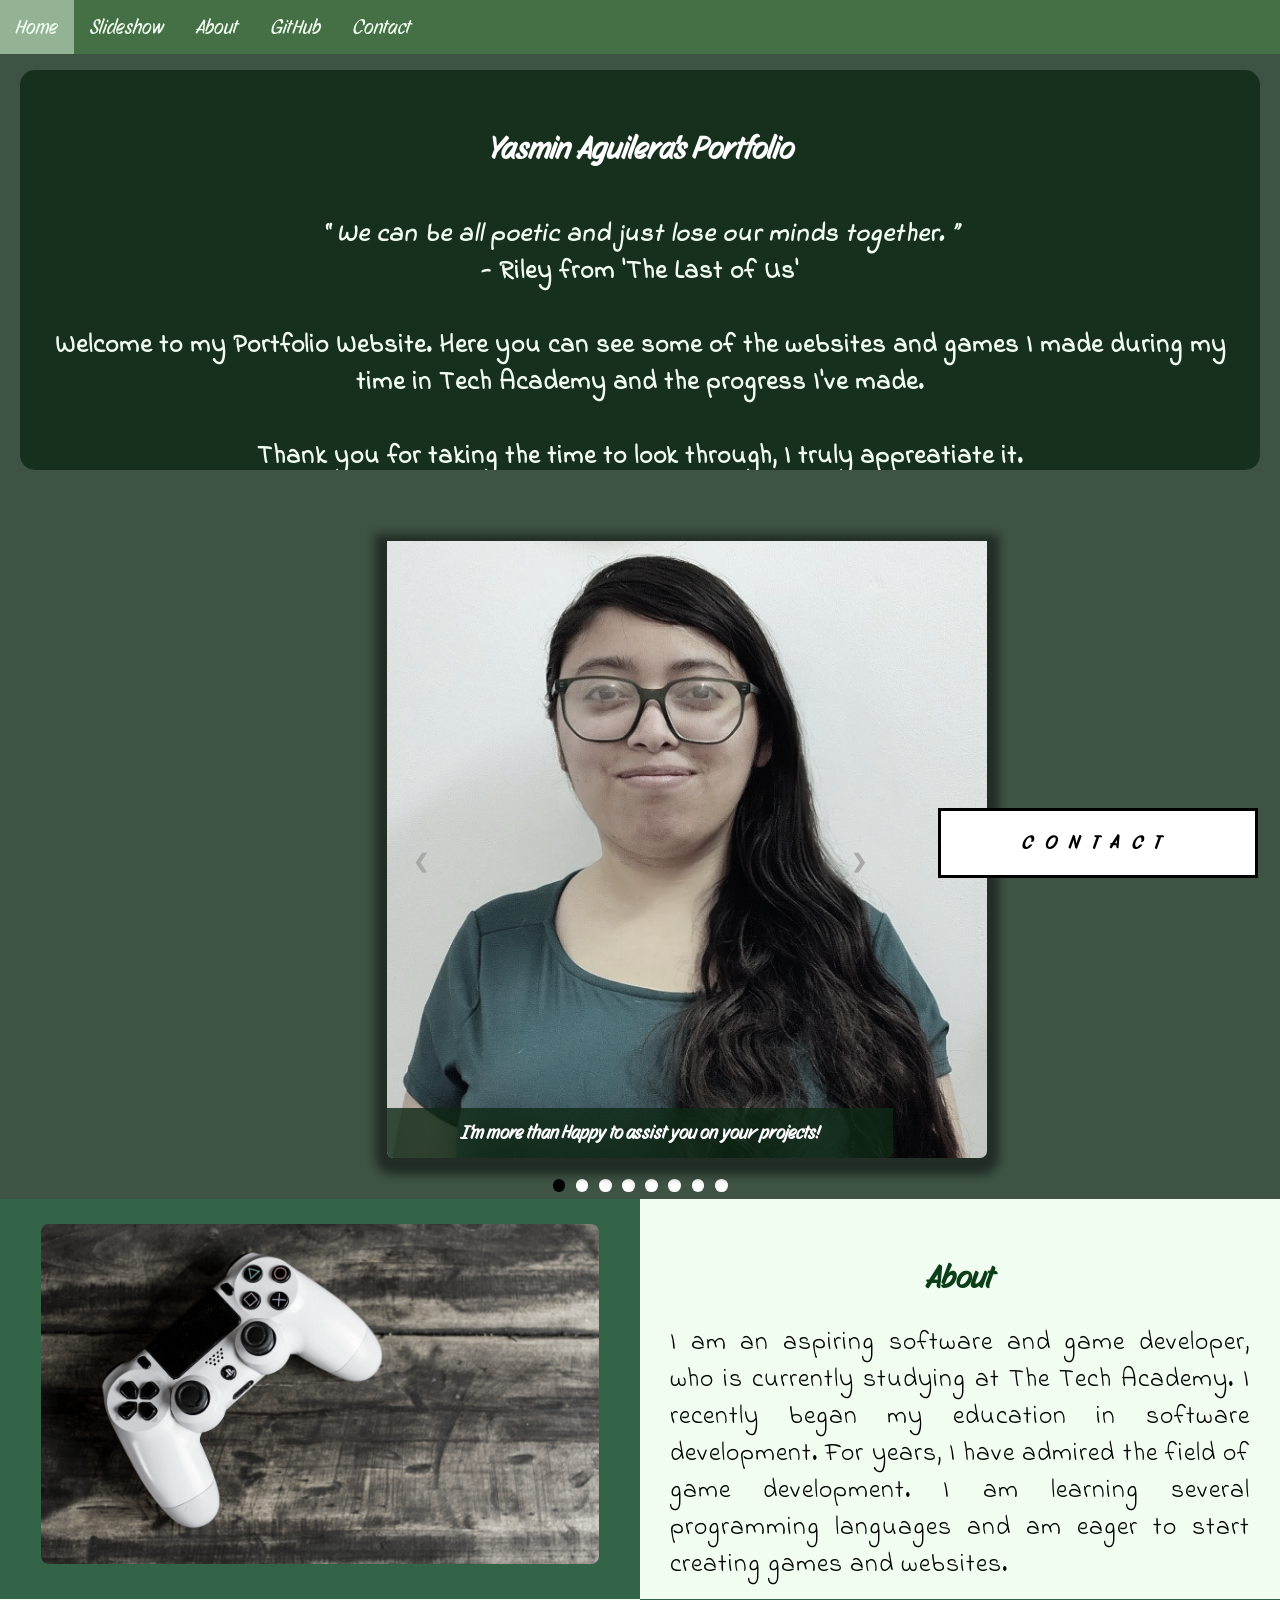
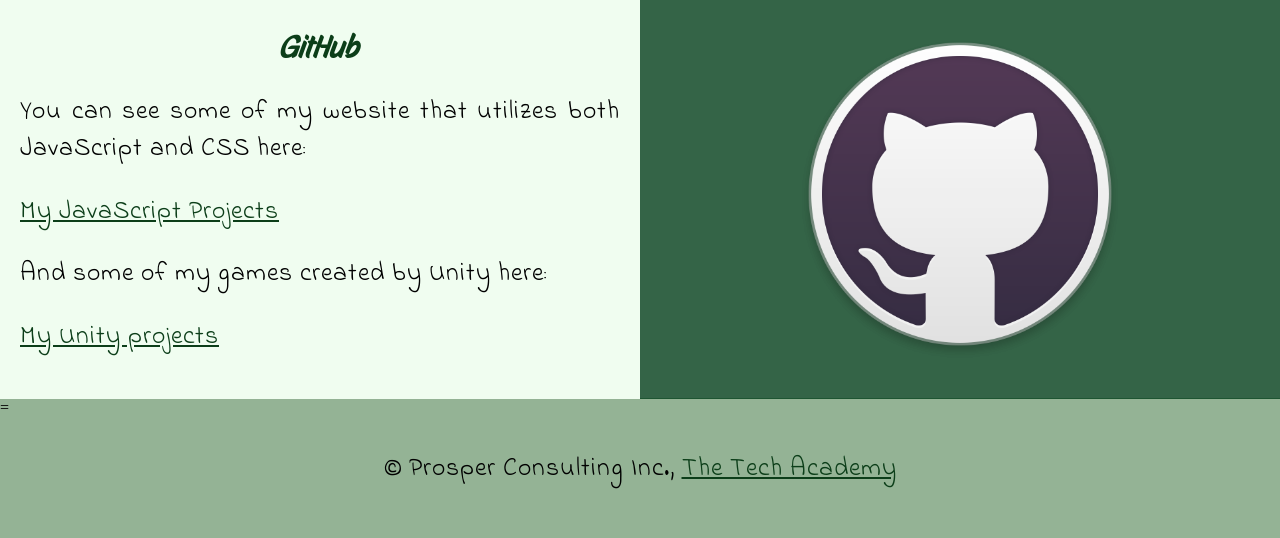
==== commit 365b833d: "Minor Updates Added Unity github, photos and edited a few sentences" ====
--- a/Portfolio/index.html
+++ b/Portfolio/index.html
@@ -3,114 +3,181 @@
 
 <head>
     <meta charset="UTF-8">
-    <meta name="viewport" content="width=device-width">
+    <meta name="viewport" content="width=device-width" />
     <title>Yasmin Aguilera</title>
     <link rel="stylesheet" type="text/css" href="css/portfolio.css">
 </head>
+<!--Body-->
 
 <body class="background">
+
     <!--Navbar-->
     <div class="navbar">
         <a class="active" href="#home">Home</a>
+        <!--New Section added-->
+        <a href="#slideshow">Slideshow</a>
         <a href="#about">About</a>
         <a href="#github">GitHub</a>
-        <a href="#contact">Contact</a>
+        <!--Onclick and ondblclick functions added to open and close the contact form-->
+        <a onclick="openForm()" ondblclick="closeForm()" class="contact">Contact</a>
     </div>
 
-    <!--br added to make space between navbar (see if adding a margin or padding will help)-->
-
-    <!--Back ground video-->
+    <!--Background video-->
     <div id="home">
         <video autoplay muted loop id="typing_video">
-            <source src="image/video/2887463-hd_1920_1080_25fps.mp4">
+            <source src="image/video/Coding.mp4">
             <!--Display message if video fails to run-->
-            Your brower does not support HTML5 Video
+            Your browser does not support HTML5 Video
         </video>
     </div>
 
     <!--Video text-->
-
     <div class="video_text">
         <div class="holographic-card">
-            <h1 class="white-text">Yasmin's Aguilera Portfolio</h1>
-            <br>
-
-            <p class="center"><strong>
+            <h1 class="white-text">Yasmin Aguilera's Portfolio</h1>
+            <strong>
+                <p class="center">
                     <q>
                         We can be all poetic and just lose our minds together.
                     </q>
-                    <br> - Ellie from 'The Last of Us'
+                    <br> - Riley from 'The Last of Us'
                     <br>
-                    <br>My name is Yasmin Aguilera. Welcome to my Portfolio Website. With this I will tell you a little
-                    about me and my experience.
+                    <br>Welcome to my Portfolio Website. Here you can see some of the websites and games I made during my time in Tech Academy and the progress I've made.
                     <br>
-                    <br> Thank you for stopping by and enjoy!
-                </strong></p>
+                    <br>Thank you for taking the time to look through, I truly appreatiate it. 
+                </p>
+            </strong>
         </div>
     </div>
+
+    <!--New Slide Section-->
+    <div id="slideshow">
+        <div id="Slideshow_Background">
+            <div id="Slideshow_Container">
+
+                <!--Slide 1 of 6-->
+                <div class="mySlides fade">
+                    <img class="Slideshow_Images Image" src="image/Yasmin A.A.jpg" alt="Picture of Yasmin A.A">
+                    <div class="text">I'm more than Happy to assist you on your projects!</div>
+                </div>
+
+                <!--Slide 2 of 6-->
+                <div class="mySlides fade">
+                    <img class="Slideshow_Images Image" src="image/HTML_CSS_and_JavaScript.png"
+                        alt="The logos for HTML, CSS, AND JavaScript">
+                    <div class="text">I'm a full-stack software developer,<br> trained in:<br>HTML, CSS, JavaScript,
+                    </div>
+                </div>
+                <!--Slide 3 of 6-->
+                <div class="mySlides fade">
+                    <img class="Slideshow_Images Image" src="image/Python-Logo.png" alt="Python Logo">
+                    <div class="text">The popular programming language Python,</div>
+                </div>
+                <!--Slide 4 of 6-->
+                <div class="mySlides fade">
+                    <img class="Slideshow_Images Image" src="image/C_Sharp_and_Dot_NET.png" alt="C# Logo">
+                    <div class="text">C#, .NET Frameworkm ASP.NET, MVC, </div>
+                </div>
+                <!--Slide 5 of 6-->
+                <div class="mySlides fade">
+                    <img class="Slideshow_Images Image" src="image/SQL_and_Database.jpg" alt="SQL logo">
+                    <div class="text">Back end development, databases and SQL.</div>
+                </div>
+                <!--Slide 6 of 8-->
+                <div class="mySlides fade">
+                    <img class="Slideshow_Images Image" src="image/Unity-Logo.png" alt="A person holding a phone">
+                    <div class="text"><a class="white-text contact" onclick="openForm()">Unity</a></div>
+                </div>
+                <!--Slide 7 of 8-->
+                 <div class="mySlides fade">
+                    <img class="Slideshow_Images Image" src="image/Visual_Studio_Logo.svg" alt="A person holding a phone">
+                    <div class="text"><a class="white-text contact" onclick="openForm()">And Visual Studio</a></div>
+                </div>
+                <!--Slide 8 of 8-->
+                <div class="mySlides fade">
+                    <img class="Slideshow_Images Image" src="image/contact.jpg" alt="A person holding a phone">
+                    <div class="text"><a class="white-text contact" onclick="openForm()">Feel free to contact me!</a></div>
+                </div>
+                <!--Next and Previous Buttons-->
+                <a class="Previous" onclick="plusSlides(-1)">&#10094;</a>
+                <a class="Next" onclick="plusSlides(1)">&#10095;</a>
+            </div>
+            <br>
+
+            <div style="text-align: center">
+                <span class="dot" onclick="currentSlide(1)"></span>
+                <span class="dot" onclick="currentSlide(2)"></span>
+                <span class="dot" onclick="currentSlide(3)"></span>
+                <span class="dot" onclick="currentSlide(4)"></span>
+                <span class="dot" onclick="currentSlide(5)"></span>
+                <span class="dot" onclick="currentSlide(6)"></span>
+                <span class="dot" onclick="currentSlide(7)"></span>
+                <span class="dot" onclick="currentSlide(8)"></span>
+            </div>
+        </div>
+    </div>
+
 
     <!--About Section-->
     <div class="row" id="about">
         <!--Left Column-->
         <div class="column_2">
-            <img src="image/Playstation_Controller.jpg" alt="A PlaystationController on a desk">
+            <img class="image" src="image/Playstation_Controller.jpg" alt="A PlaystationController on a desk">
         </div>
 
         <!--Right Column-->
         <div class="column_1">
             <h1>About</h1>
             <p>
-                I'm Yasmin Aguilera, an aspiring software and game developer currently studying at The Tech Academy.
-                With this website, I will share my progress. I recently began my education in software development. For
-                years, I have admired the field of game development. I am learning several programming languages and am
+                I am an aspiring software and game developer, who is currently studying at The Tech Academy.
+                I recently began my education in software development. For years, I have admired the field of game development. I am learning several programming languages and am
                 eager to start creating games and websites.
             </p>
         </div>
     </div>
-    </div>
 
-    <!--GitHun Section-->
-
+    <!--GitHub Section-->
     <div class="row" id="github">
         <!--Left Column-->
-        <div class="column_1">
+        <div class="column_3">
             <h1>GitHub</h1>
-            <p class="center">
-                If you are interested in seeing my projects, you can click here:
-                <br>
-            <p class="center"><a href="https://github.com/YassyAA-423/">My Tech Academy</a></p>
+            
+            <p>You can see some of my website that utilizes both JavaScript and CSS here:
+                
+            <p><a href="https://github.com/YassyAA-423/JAVASCRIPT-PROJECTS">My JavaScript Projects</a></p>
             </p>
+            <p>And some of my games created by Unity here:
+                
+            <p><a href="https://github.com/YassyAA-423/Unity_Projects/tree/main">My Unity projects</a></p>
+            </p>
+            
         </div>
 
         <!--Right Column-->
         <div class="column_2">
-            <a href="https://github.com/YassyAA-423/" target="_blank"><img src="image/Github-logo.png"
+            <a href="https://github.com/YassyAA-423/" target="_blank"><img class="image" src="image/Github-logo.png"
                     alt="GitHub Logo"></a>
         </div>
     </div>
 
-    <!--Contact Section-->
-    <div class="row" id="contact">
-        <!--Contact image, Left Column-->
-        <div class="column_4 column_tall">
-            <br>
-            <br>
-            <div class="img_container">
-                <img src="image/contact.jpg" alt="A person holding a phone">
-            </div>
-        </div>
-
-        <!--Contact form, Right Column-->
-        <div class="column_3 column_tall">
-            <h1>Contact</h1>
-            <form action="" method="https://formspree.io/f/mblbadkq">
-                <label>Name</label>
-                <input type="text" placeholder="Please Enter Your Name Here">
-                <label>Email</label>
-                <input type="email" placeholder="Email">
-                <label>Message</label>
-                <input type="text" name="Message" placeholder="Please write your message here...">
-                <input type="submit" value="Submit">
+    =
+    <!--Contact form-->
+    <div id="Contact">
+        <button onclick="openForm()" class="Pop_Up_Button">CONTACT</button>
+        <div class="form-popup" id="myForm">
+            <form action="https://formspree.io/f/mblbadkq" method="POST" class="form-container">
+                <h1>Contact</h1>
+                <label for="name"><b>Name</b></label>
+                    <input type="text" placeholder="Please Enter Your Name Here" name="name" required>
+                <label for="phone"><b>Phone</b></label>
+                    <input type="text" placeholder="Type Your Phone Number Here" name="phone">
+                <label for="email"><b>Email</b></label>
+                    <input type="text" placeholder="Type Your Email Address Here" name="email" required>
+                <br><label for="message"><b>Message</b></label>
+                    <input type="text" placeholder="Please write your message here..." name="message">
+                
+                <button type="submit" class="btn">SUBMIT</button>
+                <button type="button" class="btn cancel" onclick="closeForm()">CLOSE</button>
             </form>
         </div>
     </div>
@@ -122,6 +189,7 @@
                 target="_blank">The Tech Academy</a></p>
         </p>
     </footer>
+    <script src="js/portfolio.js"></script>
 </body>
 
 </html>
--- a/Portfolio/css/portfolio.css
+++ b/Portfolio/css/portfolio.css
@@ -19,10 +19,13 @@
     scroll-behavior: smooth;
 }
 
-
 /*BODY*/
 body {
     margin: 0;
+}
+
+.body.fade-out {
+    opacity: .1;
 }
 
 /*H1 ELEMENTS*/
@@ -38,15 +41,6 @@
     /*This will make the hover effect ease in when the cursor goes away*/
 }
 
-
-/*H1 ELEMENTS HOVER EFFECT*/
-/****
-h1:hover {
-    filter: hue-rotate(90deg); /*This will make the h1 sepia
-    transform: scale(1.1); /*Will increase the size by 1.1 when hovered over
-    transition: 0.5s ease-in; /*This will make the hover effect ease in when the cursor goes over it
-}
-****/
 
 /*Styling for portfolio title text*/
 .white-text {
@@ -152,7 +146,7 @@
 
 /*image elements*/
 
-img {
+.image {
     filter: grayscale(75%);
     /*This will rid 75% of the img color*/
     border-radius: 8px;
@@ -166,7 +160,7 @@
     transition: 1s ease-in;
 }
 
-img:hover {
+.image:hover {
     filter: grayscale(5%);
     /*Bring most of the img's color back when hover*/
     transition: .8s ease-in;
@@ -175,6 +169,12 @@
     /*slightly increase the image when hovered */
 }
 
+/*Slideshow images*/
+.Image{
+    width: 600px !important;
+    height: 617px !important;
+    border-radius: 0px 0px 7px 7px;
+}
 
 /*Media to apply to different media.types of devices*/
 /*For screens 576px and smaller: the images will be 100px tall and vertically in the columns*/
@@ -190,6 +190,7 @@
 footer {
     padding: 2%;
     background-color: #94b395;
+    margin-top: -19px;
 }
 
 /*NAVBAR Styling*/
@@ -339,13 +340,174 @@
 }
 
 /*END of Video styling*/
+
+/***Slideshow Styling***/
+#Slideshow_Background {
+    background: rgba(14, 40, 22, 0.8);
+}
+
+.mySlides {
+    display: none;
+    /*This will prevent the images from being displayed, JavaScript will be used to display these*/
+}
+
+/*Slideshow Sec / Container*/
+#Slideshow_Container {
+    width: 39.5vw;
+    /*Relative sizing of the container for the slideshow set 39.5 of the viewport width*/
+    height: auto;
+    /*The height of the container is auto adjusted based on the content it is displaying*/
+    padding-top: 4%;
+    /*Adds a small padding to the top of the slideshow container*/
+    position: relative;
+    /*Thie sets the container relative to its normal positioning*/
+    margin: auto;
+    /*This will horizontally center the container on the pager*/
+}
+
+/*Removes the underline from the previous and next buttons on the slideshow*/
+#Slideshow_Container a {
+    text-decoration: none;
+}
+
+/*Images contained within the slideshow*/
+.Slideshow_Images {
+    /*This will center the images vertically with the slideshow container*/
+    height: auto;
+    /*Height of the images is auto adjusted based on the content, ie if your images are different sizes, they will display as different sizes*/
+    box-shadow: 0px 5px 10px 12px rgba(14, 40, 22, 0.8);
+    /*Adds a shadow around the slideshow images*/
+    width: 100%;
+    /*The width of the images is auto adjusted based on the content*/
+    background-color: #94b395;
+      filter: grayscale(65%);
+    /*This will rid 75% of the img color*/
+    display: block;
+    transition: 1s ease-in
+}
+
+.Slideshow_Images:hover{
+    filter: grayscale(5%);
+    /*This will rid 75% of the img color*/
+    display: block;
+    transition: 1s ease-in;
+}
+
+.Previous,
+.Next {
+    cursor: pointer;
+    /*Changes the mouse to a pointer when the buttons are selected*/
+    position: absolute;
+    /*This makes the next and previous buttons position relative to the slideshow container*/
+    top: 50%;
+    /*This moves the buttons up in the slidesshow contianer*/
+    width: auto;
+    /*This width of the bittons is auto adjusted based on the content*/
+    padding: 2vw;
+    /*adds padding equal to 2% of the viewport width*/
+    color: darkgray;
+    font-weight: bold;
+    font-size: 1.5vw;
+    border-radius: 0 3px 3px 0;
+    /*Adds a slightly rounded border on the top and bottom right corners*/
+    user-select: none;
+    /*This property makes it so that the user cannot highlight the text*/
+    transition: 0.6s ease;
+    /*This specifies the details of the hover transition for these elements*/
+}
+
+/*Position the next button on the right hand side*/
+.Next {
+    right: 0;
+    /*This moves the next button to the right side of the slideshow*/
+    border-radius: 3px 0 0 3px;
+    /*This changes the border radius on the next button to the top and bottom left of the button*/
+}
+
+/*Hover effect on the slide show buttons*/
+.Previous:hover,
+.Next:hover {
+    background-color: rgba(0, 0, 0, .8);
+    /*Make the background of the arrows a transparent gray color*/
+    color: white;
+    /*Makes the arrows white when hovered over*/
+}
+
+/*Slideshow text*/
+.text {
+    color: white;
+    padding: 1vw;
+    position: absolute;
+    /*This ensures the text is positioned within the image*/
+    bottom: 0;
+    /*This property sets the text at the bottom of the image*/
+    width: 100%;
+    /*The element covers the full width of image*/
+    text-align: center;
+    /*The text is center aligned within the image*/
+    font-family: "Story Script", sans-serif;
+    font-size: 1.5vw;
+    /*Font size is relative to the size of the viewport widith*/
+    background-color: rgba(14, 40, 22, 0.8);
+    /*Gives a slightly transparent black background*/
+    font-weight: bold;
+    border-radius: 0px 0px 7px 7px;
+    /*Gives the text background rounded corners on the bottom left and right corners*/
+}
+
+/*Styling of the dots under the slideshow*/
+.dot {
+    cursor: pointer;
+    /*The cursor changes to pointer when hovered over the dots*/
+    height: 1vw;
+    /*The dots are sized relative to the viewport width*/
+    width: 1vw;
+    margin: .25vw;
+    /*adds additional spacing between the dots*/
+    background-color: white;
+    /*Makes te dots white*/
+    border-radius: 50%;
+    /*Makes the dot cirles by rounding each corner*/
+    display: inline-block;
+    /*Allows the dots to sit next to eachother rather than on a new line*/
+    transition: background-color 0.6s ease;
+    /*When clicked on the dots transition to a different color when clicked or hovered over (The affect is defined below)*/
+    z-index: 1;
+    /*This ensures the dots will be displated above any other elements*/
+}
+
+/*Hover effects for the slideshow dots*/
+.active,
+.dot:hover {
+    background-color: black;
+    /*Sets the color of the dots when active or hovered over*/
+}
+
+.fade {
+    animation-name: fade; /* Fade animation is defined below */
+    animation-duration: 1.5s; /* The animation lasts 1.5 seconds */
+    -webkit-animation-name: fade; /* Same as above for Safari 4.0-8.0 */
+    -webkit-animation-duration: 1.5s;
+}
+
+@-webkit-keyframes fade {
+    from {opacity: .4;} /* Image starts transparent */
+    to {opacity: 1;} /* Image ends opaque */
+}
+
+@keyframes fade {
+    from {opacity: .4;} /* Image starts transparent */
+    to {opacity: 1;} /* Image ends opaque */
+}
+
+
+/***End Slideshow Styling***/
 /*Table styling-this section covers the styling of the columns and rows within the table*/
 /* The asterisk is a universal selector that applies this effect to all elements on the page */
 * {
     box-sizing: border-box;
     /* This creates a box with a border within which we will place most of our text */
 }
-
 
 .column_1 {
     float: left;
@@ -358,51 +520,27 @@
     background-color: #f0fdf0;
 }
 
-/* Screens 576px and smaller will display a scroll bar if the text overflows the column height */
-@media screen and (max-width: 576px) {
-    .column_1 {
-        overflow: auto;
-    }
-}
-
 .column_2 {
     float: left;
-    width: 50%;
+    text-align: center;
     padding: 10px;
     padding-top: 1.9%;
+    width: 50%; 
     height: 400px;
     background-color: rgba(2, 62, 25, 0.8);
 }
-
 
 .column_3 {
     float: left;
     width: 50%;
     /* This ensures the column takes up half of the page width */
-    padding: 10px;
-    padding-top: 1.9%;
+    padding-top: 7px;
+    padding-right: -100;
     /* This ensures there is space between the top of the column and our headings */
     height: 400px;
     background-color: #f0fdf0;
-    padding-bottom: 30%;
-}
-
-
-.column_4 {
-    float: left;
-    width: 50%;
-    padding: 10px;
-    padding-top: 1.9%;
-    padding-bottom: 30%;
-    height: 400px;
-    background-color: rgba(2, 62, 25, 0.8);
-}
-
-/* Screens 576px and smaller will display a scroll bar if the text overflows the column height */
-.column_tall {
-    padding-top: 3.5%;
-    height: 450px;
-}
+}
+
 
 /* This inserts something after the content of selected elements (in this case the elements with class "Row") */
 .row::after {
@@ -417,11 +555,81 @@
 /*The END OF TABLE STYLING*/
 
 
-/*CONTACT STYLING*/
-input[type=text],
-input[type=email] {
+/*CONTACT FORM STYLING*/
+.Pop_Up_Button {
+    position: fixed;
+    /*The element is positioned relative to the viewport and stays in the same location no matter what*/
+    bottom: 1.75vw;
+    /*Positions the button slightly up from the bottom of the viewport*/
+    right: 1.75vw;
+    /*Positions the viewport slightly right from the side of the viewport*/
+    width: 25vw;
+    /*Set the relative to the viewport width*/
+    background-color: white;
+    /*Sets the background color of the button to white*/
+    color: black;
+    /*Sets the color text to black*/
+    border: solid black;
+    /* This make a solid black border around the button*/
+    cursor: pointer;
+    /*This changes the cursor when hovered over the button to a pointer*/
+    -webkit-animation: movePopup 5s;
+    /*Animation for 5 seconds for Safari 4.0 - 8.0*/
+    animation: movePopup 5s;
+    /*Animation set for 5 seconds*/
+}
+
+/*movePopup animation moves the button from off the right side of the screen to its fixed location on the viewport*/
+@keyframes movePopup {
+    from {
+        right: -40vw;
+    }
+
+    to {
+        right: 1.75vw;
+    }
+}
+
+@-webkit-keyframes movePopup {
+    from {
+        right: -40vw;
+    }
+
+    to {
+        right: 1.75vw;
+    }
+}
+
+/*Styling for the contact form*/
+.form-popup {
+    z-index: 8;
+    /*This z-index ensures the contact form shows above all other elements on the pages*/
+    display: none;
+    /*Set the display to none, we will use JavaScript to show the contact form*/
+    position: fixed;
+    /*The form stays in the smae location no matter what*/
+    bottom: .5vw;
+    /*Slightly ip from the bottom of the viewport*/
+    right: .5vw;
+    /*Slightly in the from right side of the viewport*/
+}
+
+/*Form Styling*/
+.form-container {
+    max-width: 49vw;
+    /*Relative sizing of the form container - 49% of the viewport width*/
+    padding: 1vw;
+    /*adds padding between the form-popup and the form-container*/
+    background-color: #94b395;
+    margin-right: -5px;
+}
+
+/*Input Fields*/
+.form-container input[type=text] {
     width: 100%;
-    padding: 12px;
+    /*The input boxes completely fill the width of the form-container*/
+    padding: .93vw;
+    /*Adds padding to the input boxes*/
     border: 1px solid #ccc;
     border-radius: 4px;
     box-sizing: border-box;
@@ -429,12 +637,69 @@
     margin-bottom: 16px;
     resize: vertical;
     font-family: "Story Script", sans-serif;
-}
-
-input[type=text]:hover,
-input[type=email]:hover {
-    box-shadow: 0 0 5px #0c3e19 inset;
-}
+    font-size: 1vw;
+}
+
+/*Styling for all buttons*/
+button {
+    font-family: "Story Script", sans-serif;
+    letter-spacing: 1vw;
+    /*addss slight spacing between the letters*/
+    font-size: 1.5vw;
+    /*Relative sizing of text*/
+    font-weight: bold;
+    padding: 1.5vw;
+    /*Adds padding to the text in the button*/
+    cursor: pointer;
+    width: 100%;
+    /*Sets the width of the buttons to 100% of their containers*/
+    height: auto;
+    /*Allows the height to be resized depending on the content showing*/
+    background-color: #456f45;
+}
+
+/*Hover effect for contact and submit buttons*/
+button:hover,
+.form-container .btn:hover {
+    color: #f0fdf0;
+    /*This makes the text in the buttons whites when hovered over*/
+    background-color: #32643f;
+    /*The background of the buttons changes to black when hovered over*/
+    transition-duration: 1s;
+    /*This makes the transition last 1 second*/
+    -webkit-transition-duration: 1s;
+    /*For Safaria 4.0 - 8.0*/
+    border-color: silver;
+    /*The border turns silver when the button is hover over*/
+}
+
+/*Submit button*/
+.form-container .btn {
+    background-color: #f0fdf0;
+    color: black;
+    border-color: #456f45;
+    margin-bottom: 1vh;
+    /*Adds spacr between the submit button and the close button*/
+}
+
+/*Close Button*/
+.form-container .cancel {
+    background-color: #0c3e19;
+    color: white;
+    border-color: gray;
+}
+
+/*Styling for close button on hover*/
+.form-container .cancel:hover {
+    color: white;
+    background-color: #456f45;
+    transition-duration: 1s;
+    -webkit-transition-duration: 1s;
+    border-color: black;
+}
+
+/***End of the contact form styling***/
+
 
 /*Submit Button*/
 input[type=submit] {
@@ -469,4 +734,123 @@
 
 label {
     color: #0c3e19;
-}+}
+
+/***Media Query Section***/
+/*Media Rukes for paragraph font size for different screen sizes*/
+
+/* Screens 576px and smaller will display a scroll bar if the text overflows the column height */
+@media screen and (max-width: 576px) {
+    .column_1 {
+        overflow: auto;
+    }
+}
+
+
+@media screen and (max-width: 527px) {
+    p {
+        font-size: 3.75vw;
+    }
+}
+
+@media screen and (min-width: 528px) and (max-width:660px) {
+    p {
+        font-size: 3.5vw;
+    }
+}
+
+@media screen and (min-width: 661px) and (max-width: 799px) {
+    p {
+        font-size: 2.75vw;
+    }
+
+}
+
+@media screen and (min-width: 800px) and (max-width: 924px) {
+    p {
+        font-size: 2.5vw;
+    }
+
+}
+
+@media screen and (min-width: 925px) and (max-width: 1050px) {
+    p {
+        font-size: 2.25vw;
+    }
+}
+
+@media screen and (min-width: 1051px) and (max-width: 1310px) {
+    p {
+        font-size: 2vw;
+    }
+
+}
+
+@media screen and (min-width: 1311px) and (max-width: 1535px) {
+    p {
+        font-size: 1.75vw;
+    }
+}
+
+@media screen and (min-width: 1536px) and (max-width: 2269px) {
+    p {
+        font-size: 1.5vw;
+    }
+}
+
+@media screen and (min-width: 2270px) {
+    p {
+        font-size: 1.35vw;
+    }
+}
+
+/*These will be the Media rule for the navbar link for different screen sizes*/
+/*Screens 1080px and smaller will display navbar links equally distributed*/
+@media screen and (max-width: 1080px) {
+    .navbar a {
+        width: 20%;
+        /*This will set each navbar link to 1/5 of the navbar*/
+        font-size: 2.5vw;
+    }
+
+}
+
+/*Media Rules to enlarge the font of the white text for smaller screens*/
+@media screen and (max-width: 1080px) {
+    .quote {
+        font-size: 3.5vw;
+    }
+
+    .white-text {
+        font-size: 4.5vw;
+    }
+}
+
+/*Media rules to increase the size of the columns for larger screens*/
+@media screen and (min-width: 1725px) {
+    .column_1 {
+        height: 550px;
+    }
+
+    .column_2 {
+        height: 550px;
+    }
+}
+
+/*Media rule to remove*/
+@media screen and (min-width: 2000px) {
+    h1 {
+        margin-top: 0;
+    }
+
+}
+
+/*Quote card*/
+@media screen and (max-width:660px) {
+    .holographic-card:hover::before {
+        opacity: 1;
+        transform: rotate(-80deg) translateY(290%);
+    }
+}
+
+/***End of the Media query section***/
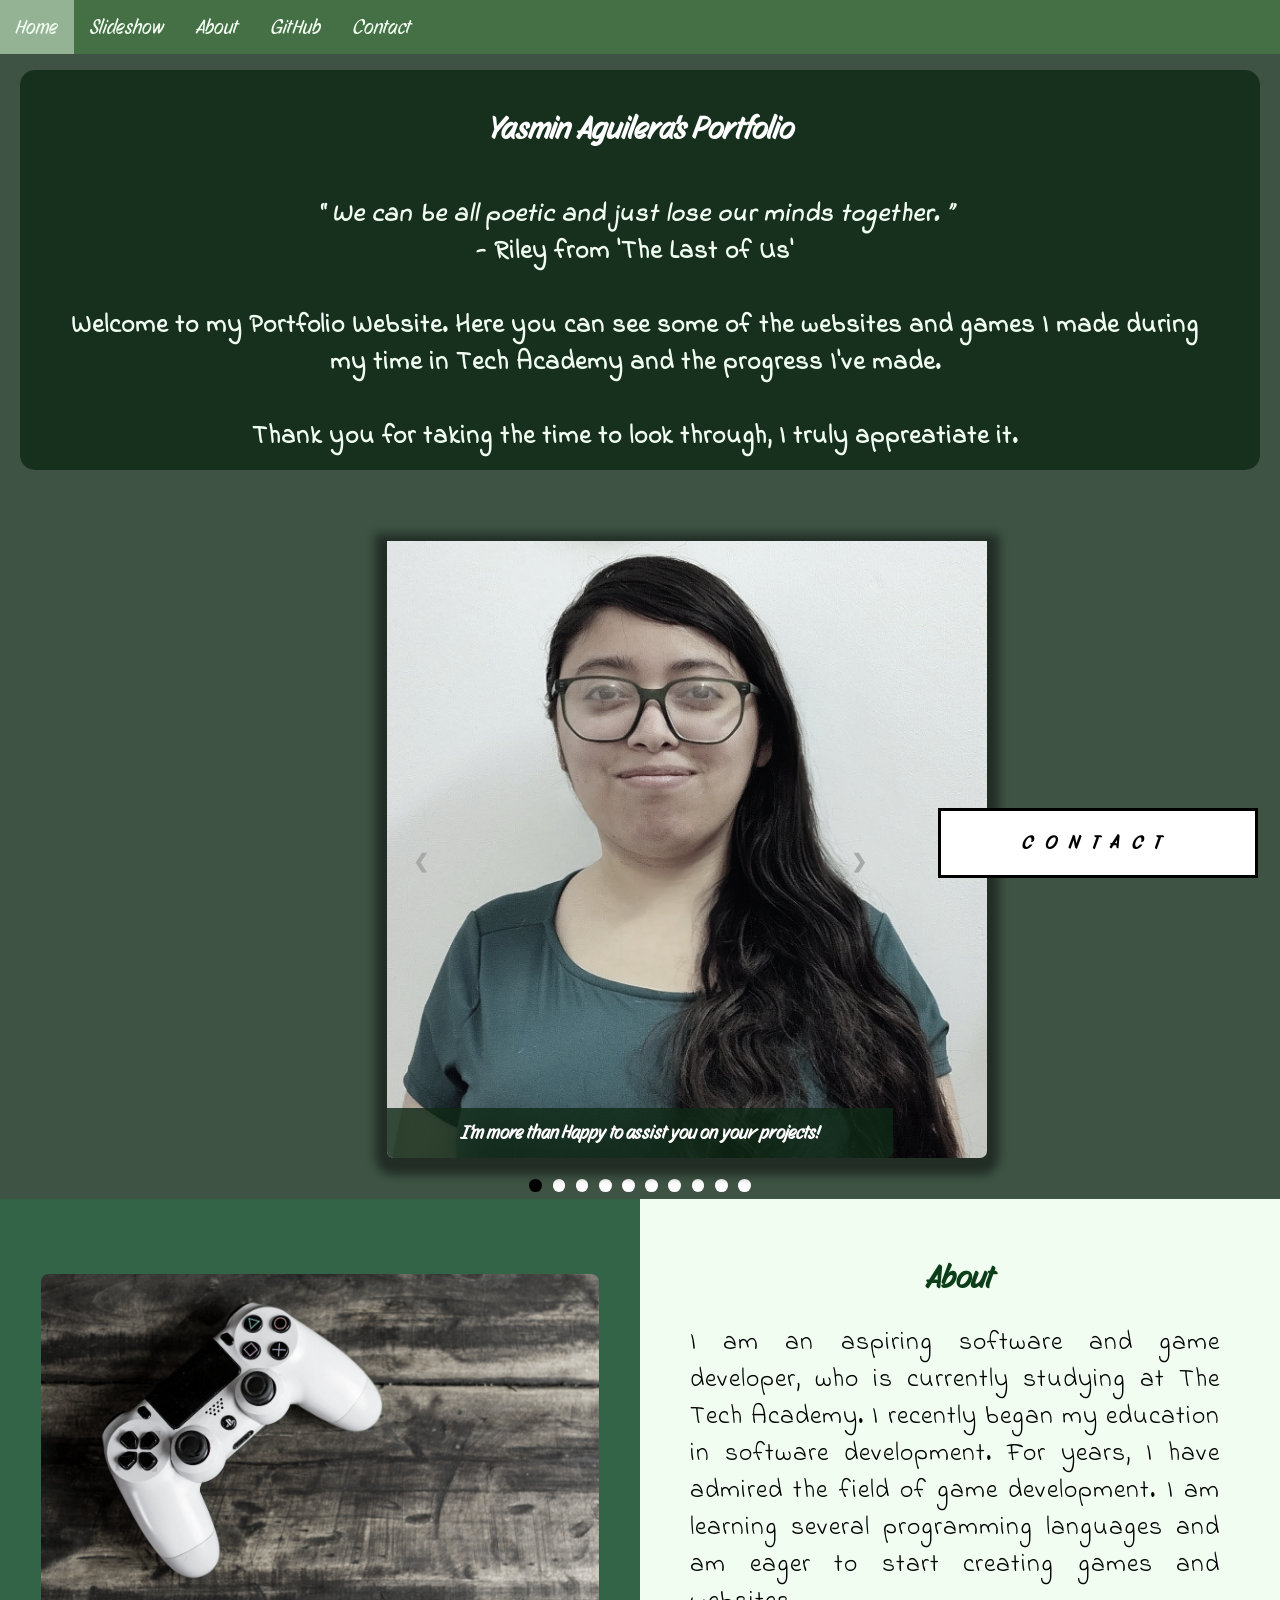
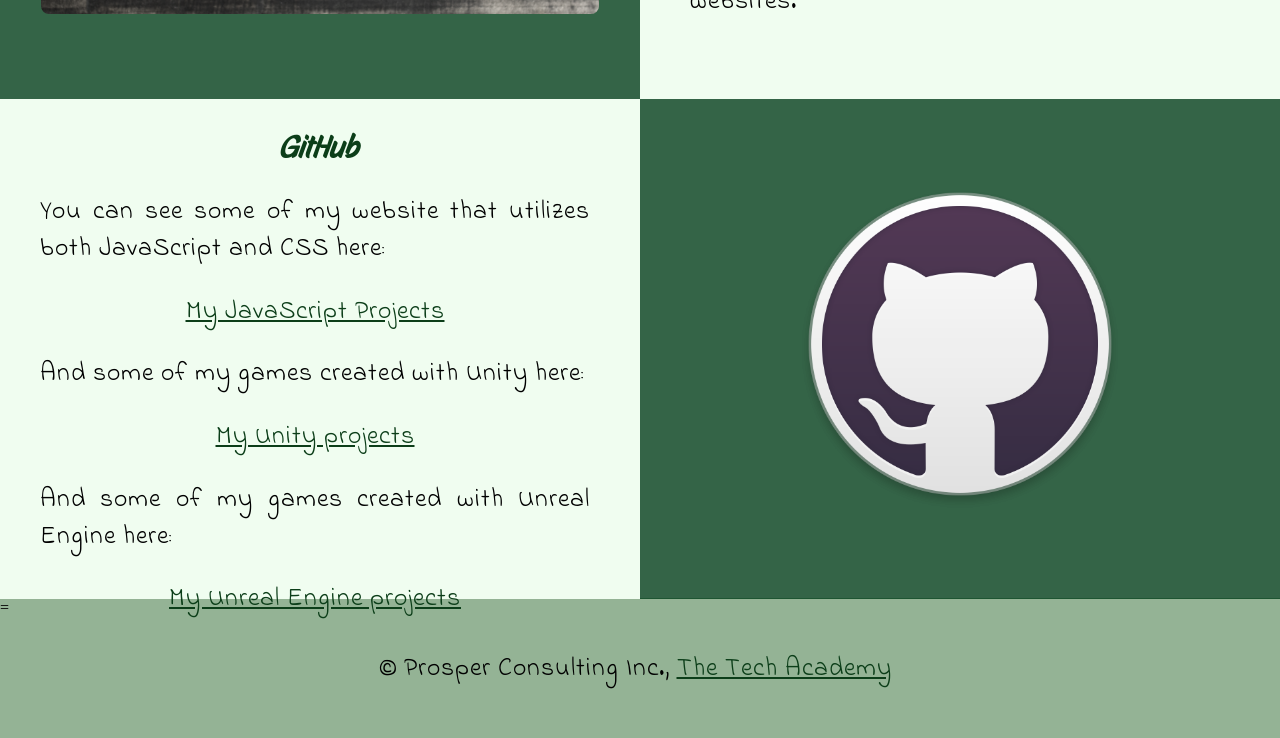
==== commit eca7e904: "Minor Updates to Portfolio Edited CSS to change the paragraph's layout and page layout just a bit.  " ====
--- a/Portfolio/index.html
+++ b/Portfolio/index.html
@@ -36,7 +36,7 @@
         <div class="holographic-card">
             <h1 class="white-text">Yasmin Aguilera's Portfolio</h1>
             <strong>
-                <p class="center">
+                <p class="card_p">
                     <q>
                         We can be all poetic and just lose our minds together.
                     </q>
@@ -55,49 +55,61 @@
         <div id="Slideshow_Background">
             <div id="Slideshow_Container">
 
-                <!--Slide 1 of 6-->
+                <!--Slide 1 of 10-->
                 <div class="mySlides fade">
                     <img class="Slideshow_Images Image" src="image/Yasmin A.A.jpg" alt="Picture of Yasmin A.A">
                     <div class="text">I'm more than Happy to assist you on your projects!</div>
                 </div>
 
-                <!--Slide 2 of 6-->
-                <div class="mySlides fade">
-                    <img class="Slideshow_Images Image" src="image/HTML_CSS_and_JavaScript.png"
-                        alt="The logos for HTML, CSS, AND JavaScript">
+                <!--Slide 2 of 10-->
+                <div class="mySlides fade">
+                    <img class="Slideshow_Images Image" src="image/HTML_CSS_and_JavaScript.png" alt="The logos for HTML, CSS, AND JavaScript">
                     <div class="text">I'm a full-stack software developer,<br> trained in:<br>HTML, CSS, JavaScript,
                     </div>
                 </div>
-                <!--Slide 3 of 6-->
+                <!--Slide 3 of 10-->
                 <div class="mySlides fade">
                     <img class="Slideshow_Images Image" src="image/Python-Logo.png" alt="Python Logo">
                     <div class="text">The popular programming language Python,</div>
                 </div>
-                <!--Slide 4 of 6-->
+                <!--Slide 4 of 10-->
                 <div class="mySlides fade">
                     <img class="Slideshow_Images Image" src="image/C_Sharp_and_Dot_NET.png" alt="C# Logo">
                     <div class="text">C#, .NET Frameworkm ASP.NET, MVC, </div>
                 </div>
-                <!--Slide 5 of 6-->
+                <!--Slide 5 of 10-->
                 <div class="mySlides fade">
                     <img class="Slideshow_Images Image" src="image/SQL_and_Database.jpg" alt="SQL logo">
                     <div class="text">Back end development, databases and SQL.</div>
                 </div>
-                <!--Slide 6 of 8-->
-                <div class="mySlides fade">
-                    <img class="Slideshow_Images Image" src="image/Unity-Logo.png" alt="A person holding a phone">
+                <!--Slide 6 of 10-->
+                <div class="mySlides fade">
+                    <img class="Slideshow_Images Image" src="image/Unity-Logo.png" alt="Unity Logo">
                     <div class="text"><a class="white-text contact" onclick="openForm()">Unity</a></div>
                 </div>
-                <!--Slide 7 of 8-->
+                <!--Slide 7 of 10-->
                  <div class="mySlides fade">
-                    <img class="Slideshow_Images Image" src="image/Visual_Studio_Logo.svg" alt="A person holding a phone">
-                    <div class="text"><a class="white-text contact" onclick="openForm()">And Visual Studio</a></div>
-                </div>
-                <!--Slide 8 of 8-->
+                    <img class="Slideshow_Images Image" src="image/Visual_Studio_Logo.svg" alt="Visual Studio Logo">
+                    <div class="text"><a class="white-text contact" onclick="openForm()">Visual Studio</a></div>
+                </div>
+                <!--Slide 8 of 10-->
+                <div class="mySlides fade">
+                    <img class="Slideshow_Images Image" src="image/Unreal Engine Logo Transparent PNG - 3000x3000.png" alt="Unreal Engine Logo">
+                    <div class="text"><a class="white-text contact" onclick="openForm()">Unreal Engine</a></div>
+                </div>
+                <!--Slide 9 of 10-->
+                <div class="mySlides fade">
+                    <img class="Slideshow_Images Image" src="image/C++-Logo.wine.png" alt="C++ Logo">
+                    <div class="text"><a class="white-text contact" onclick="openForm()">and C++</a></div>
+                </div>
+                <!--Slide 10 of 10-->
                 <div class="mySlides fade">
                     <img class="Slideshow_Images Image" src="image/contact.jpg" alt="A person holding a phone">
                     <div class="text"><a class="white-text contact" onclick="openForm()">Feel free to contact me!</a></div>
                 </div>
+
+
+
                 <!--Next and Previous Buttons-->
                 <a class="Previous" onclick="plusSlides(-1)">&#10094;</a>
                 <a class="Next" onclick="plusSlides(1)">&#10095;</a>
@@ -113,6 +125,8 @@
                 <span class="dot" onclick="currentSlide(6)"></span>
                 <span class="dot" onclick="currentSlide(7)"></span>
                 <span class="dot" onclick="currentSlide(8)"></span>
+                <span class="dot" onclick="currentSlide(9)"></span>
+                <span class="dot" onclick="currentSlide(10)"></span>
             </div>
         </div>
     </div>
@@ -143,14 +157,14 @@
             <h1>GitHub</h1>
             
             <p>You can see some of my website that utilizes both JavaScript and CSS here:
-                
-            <p><a href="https://github.com/YassyAA-423/JAVASCRIPT-PROJECTS">My JavaScript Projects</a></p>
-            </p>
-            <p>And some of my games created by Unity here:
-                
-            <p><a href="https://github.com/YassyAA-423/Unity_Projects/tree/main">My Unity projects</a></p>
-            </p>
-            
+            <p class="center"><a href="https://github.com/YassyAA-423/JAVASCRIPT-PROJECTS">My JavaScript Projects</a></p>
+            </p>
+            <p>And some of my games created with Unity here:    
+            <p class="center"><a href="https://github.com/YassyAA-423/Unity_Projects/tree/main">My Unity projects</a></p>
+            </p>
+            <p>And some of my games created with Unreal Engine here:
+            <p class="center"><a href="https://github.com/YassyAA-423/Tech-Academy-C-and-Unreal-Engine-Projects.git">My Unreal Engine projects</a></p>
+            </p>
         </div>
 
         <!--Right Column-->
--- a/Portfolio/css/portfolio.css
+++ b/Portfolio/css/portfolio.css
@@ -54,9 +54,24 @@
     /*font is from fonts.google*/
     text-align: justify;
     letter-spacing: 1px;
-    font-size: 20px;
     padding-left: 20px;
     padding-right: 20px;
+    margin-left: 20px;
+    margin-right: 30px;
+    transition: 1s ease-in;
+    /*This will make the hover effect transition with the cursor goes away*/
+}
+
+
+.card_p {
+    font-family: "Indie Flower", cursive;
+    /*font is from fonts.google*/
+     text-align: center;
+    letter-spacing: 1px;
+    padding-left: 20px;
+    padding-right: 20px;
+    margin-left: 20px;
+    margin-right: 30px;
     transition: 1s ease-in;
     /*This will make the hover effect transition with the cursor goes away*/
 }
@@ -82,8 +97,6 @@
     overflow: hidden;
     border-radius: 15px;
     transition: all 0.5s ease;
-    padding-top: 20px;
-    padding-bottom: 40px;
 }
 
 .holographic-card h2 {
@@ -116,7 +129,7 @@
 
 .holographic-card:hover::before {
     opacity: 1;
-    transform: rotate(-60deg) translateY(290%);
+    transform: rotate(-58deg) translateY(293%);
 }
 
 .center {
@@ -157,6 +170,7 @@
     display: block;
     margin-left: auto;
     margin-right: auto;
+    margin-top: 50px;
     transition: 1s ease-in;
 }
 
@@ -516,7 +530,7 @@
     padding: 10px;
     padding-top: 3%;
     /* This ensures there is space between the top of the column and our headings */
-    height: 400px;
+    height: 500px;
     background-color: #f0fdf0;
 }
 
@@ -526,7 +540,7 @@
     padding: 10px;
     padding-top: 1.9%;
     width: 50%; 
-    height: 400px;
+    height: 500px;
     background-color: rgba(2, 62, 25, 0.8);
 }
 
@@ -537,7 +551,7 @@
     padding-top: 7px;
     padding-right: -100;
     /* This ensures there is space between the top of the column and our headings */
-    height: 400px;
+    height: 500px;
     background-color: #f0fdf0;
 }
 
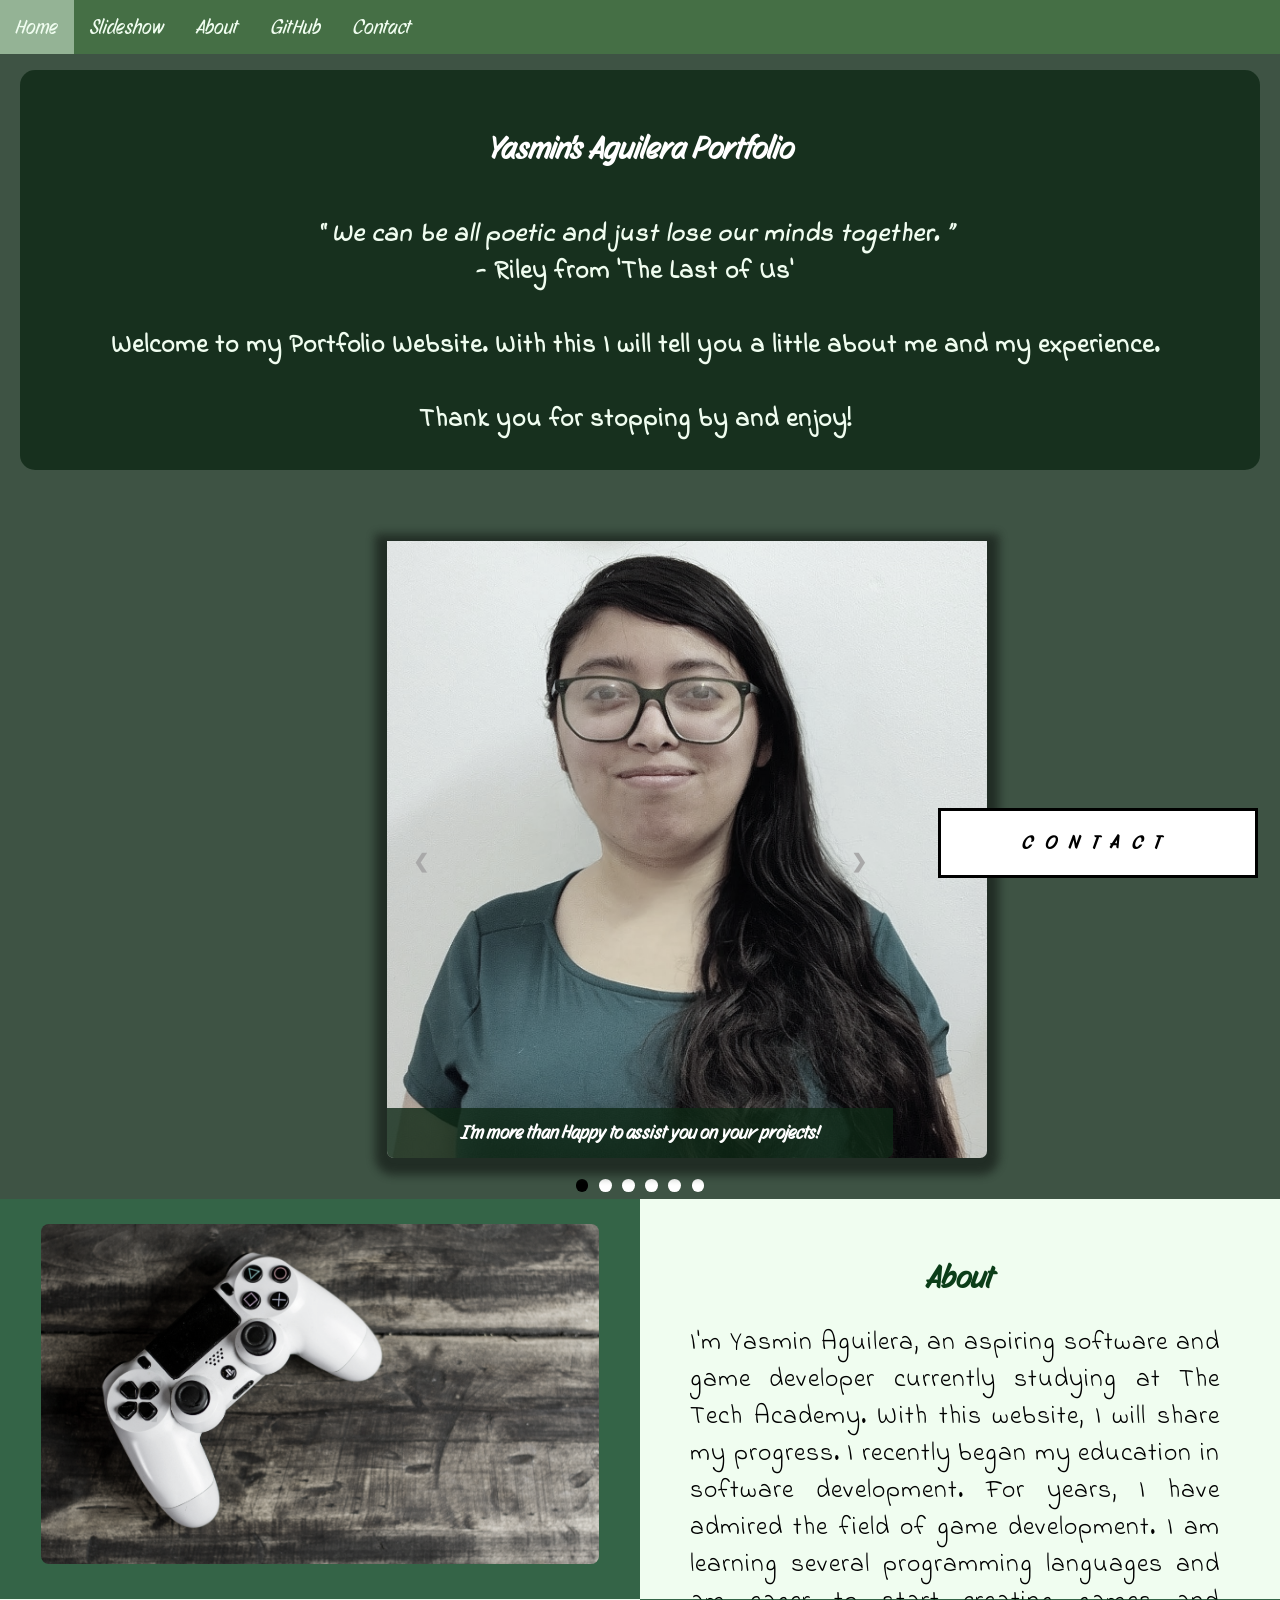
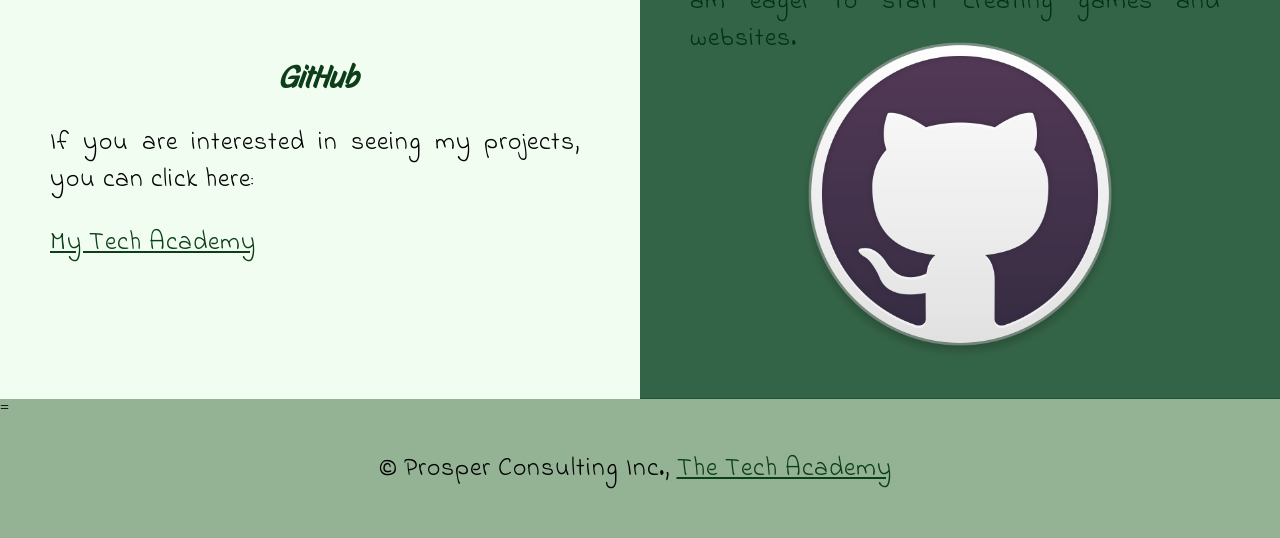
==== commit ce598d01: "Merge branch 'main' of https://github.com/YassyAA-423/YassyAA-423.github.io" ====
--- a/Portfolio/index.html
+++ b/Portfolio/index.html
@@ -34,17 +34,18 @@
     <!--Video text-->
     <div class="video_text">
         <div class="holographic-card">
-            <h1 class="white-text">Yasmin Aguilera's Portfolio</h1>
+            <h1 class="white-text">Yasmin's Aguilera Portfolio</h1>
             <strong>
-                <p class="card_p">
+                <p class="center">
                     <q>
                         We can be all poetic and just lose our minds together.
                     </q>
                     <br> - Riley from 'The Last of Us'
                     <br>
-                    <br>Welcome to my Portfolio Website. Here you can see some of the websites and games I made during my time in Tech Academy and the progress I've made.
+                    <br>Welcome to my Portfolio Website. With this I will tell you a little
+                    about me and my experience.
                     <br>
-                    <br>Thank you for taking the time to look through, I truly appreatiate it. 
+                    <br> Thank you for stopping by and enjoy!
                 </p>
             </strong>
         </div>
@@ -55,61 +56,39 @@
         <div id="Slideshow_Background">
             <div id="Slideshow_Container">
 
-                <!--Slide 1 of 10-->
+                <!--Slide 1 of 6-->
                 <div class="mySlides fade">
                     <img class="Slideshow_Images Image" src="image/Yasmin A.A.jpg" alt="Picture of Yasmin A.A">
                     <div class="text">I'm more than Happy to assist you on your projects!</div>
                 </div>
 
-                <!--Slide 2 of 10-->
+                <!--Slide 2 of 6-->
                 <div class="mySlides fade">
-                    <img class="Slideshow_Images Image" src="image/HTML_CSS_and_JavaScript.png" alt="The logos for HTML, CSS, AND JavaScript">
+                    <img class="Slideshow_Images Image" src="image/HTML_CSS_and_JavaScript.png"
+                        alt="The logos for HTML, CSS, AND JavaScript">
                     <div class="text">I'm a full-stack software developer,<br> trained in:<br>HTML, CSS, JavaScript,
                     </div>
                 </div>
-                <!--Slide 3 of 10-->
+                <!--Slide 3 of 6-->
                 <div class="mySlides fade">
                     <img class="Slideshow_Images Image" src="image/Python-Logo.png" alt="Python Logo">
                     <div class="text">The popular programming language Python,</div>
                 </div>
-                <!--Slide 4 of 10-->
+                <!--Slide 4 of 6-->
                 <div class="mySlides fade">
                     <img class="Slideshow_Images Image" src="image/C_Sharp_and_Dot_NET.png" alt="C# Logo">
                     <div class="text">C#, .NET Frameworkm ASP.NET, MVC, </div>
                 </div>
-                <!--Slide 5 of 10-->
+                <!--Slide 5 of 6-->
                 <div class="mySlides fade">
                     <img class="Slideshow_Images Image" src="image/SQL_and_Database.jpg" alt="SQL logo">
                     <div class="text">Back end development, databases and SQL.</div>
                 </div>
-                <!--Slide 6 of 10-->
-                <div class="mySlides fade">
-                    <img class="Slideshow_Images Image" src="image/Unity-Logo.png" alt="Unity Logo">
-                    <div class="text"><a class="white-text contact" onclick="openForm()">Unity</a></div>
-                </div>
-                <!--Slide 7 of 10-->
-                 <div class="mySlides fade">
-                    <img class="Slideshow_Images Image" src="image/Visual_Studio_Logo.svg" alt="Visual Studio Logo">
-                    <div class="text"><a class="white-text contact" onclick="openForm()">Visual Studio</a></div>
-                </div>
-                <!--Slide 8 of 10-->
-                <div class="mySlides fade">
-                    <img class="Slideshow_Images Image" src="image/Unreal Engine Logo Transparent PNG - 3000x3000.png" alt="Unreal Engine Logo">
-                    <div class="text"><a class="white-text contact" onclick="openForm()">Unreal Engine</a></div>
-                </div>
-                <!--Slide 9 of 10-->
-                <div class="mySlides fade">
-                    <img class="Slideshow_Images Image" src="image/C++-Logo.wine.png" alt="C++ Logo">
-                    <div class="text"><a class="white-text contact" onclick="openForm()">and C++</a></div>
-                </div>
-                <!--Slide 10 of 10-->
+                <!--Slide 6 of 6-->
                 <div class="mySlides fade">
                     <img class="Slideshow_Images Image" src="image/contact.jpg" alt="A person holding a phone">
                     <div class="text"><a class="white-text contact" onclick="openForm()">Feel free to contact me!</a></div>
                 </div>
-
-
-
                 <!--Next and Previous Buttons-->
                 <a class="Previous" onclick="plusSlides(-1)">&#10094;</a>
                 <a class="Next" onclick="plusSlides(1)">&#10095;</a>
@@ -123,10 +102,6 @@
                 <span class="dot" onclick="currentSlide(4)"></span>
                 <span class="dot" onclick="currentSlide(5)"></span>
                 <span class="dot" onclick="currentSlide(6)"></span>
-                <span class="dot" onclick="currentSlide(7)"></span>
-                <span class="dot" onclick="currentSlide(8)"></span>
-                <span class="dot" onclick="currentSlide(9)"></span>
-                <span class="dot" onclick="currentSlide(10)"></span>
             </div>
         </div>
     </div>
@@ -143,8 +118,9 @@
         <div class="column_1">
             <h1>About</h1>
             <p>
-                I am an aspiring software and game developer, who is currently studying at The Tech Academy.
-                I recently began my education in software development. For years, I have admired the field of game development. I am learning several programming languages and am
+                I'm Yasmin Aguilera, an aspiring software and game developer currently studying at The Tech Academy.
+                With this website, I will share my progress. I recently began my education in software development. For
+                years, I have admired the field of game development. I am learning several programming languages and am
                 eager to start creating games and websites.
             </p>
         </div>
@@ -153,17 +129,11 @@
     <!--GitHub Section-->
     <div class="row" id="github">
         <!--Left Column-->
-        <div class="column_3">
+        <div class="column_1">
             <h1>GitHub</h1>
-            
-            <p>You can see some of my website that utilizes both JavaScript and CSS here:
-            <p class="center"><a href="https://github.com/YassyAA-423/JAVASCRIPT-PROJECTS">My JavaScript Projects</a></p>
-            </p>
-            <p>And some of my games created with Unity here:    
-            <p class="center"><a href="https://github.com/YassyAA-423/Unity_Projects/tree/main">My Unity projects</a></p>
-            </p>
-            <p>And some of my games created with Unreal Engine here:
-            <p class="center"><a href="https://github.com/YassyAA-423/Tech-Academy-C-and-Unreal-Engine-Projects.git">My Unreal Engine projects</a></p>
+            <p>If you are interested in seeing my projects, you can click here:
+                <br>
+            <p><a href="https://github.com/YassyAA-423/">My Tech Academy</a></p>
             </p>
         </div>
 
--- a/Portfolio/css/portfolio.css
+++ b/Portfolio/css/portfolio.css
@@ -54,6 +54,7 @@
     /*font is from fonts.google*/
     text-align: justify;
     letter-spacing: 1px;
+    font-size: 20px;
     padding-left: 20px;
     padding-right: 20px;
     margin-left: 20px;
@@ -97,6 +98,8 @@
     overflow: hidden;
     border-radius: 15px;
     transition: all 0.5s ease;
+    padding-top: 20px;
+    padding-bottom: 40px;
 }
 
 .holographic-card h2 {
@@ -129,7 +132,7 @@
 
 .holographic-card:hover::before {
     opacity: 1;
-    transform: rotate(-58deg) translateY(293%);
+    transform: rotate(-60deg) translateY(290%);
 }
 
 .center {
@@ -170,7 +173,6 @@
     display: block;
     margin-left: auto;
     margin-right: auto;
-    margin-top: 50px;
     transition: 1s ease-in;
 }
 
@@ -530,31 +532,18 @@
     padding: 10px;
     padding-top: 3%;
     /* This ensures there is space between the top of the column and our headings */
-    height: 500px;
+    height: 400px;
     background-color: #f0fdf0;
 }
 
 .column_2 {
     float: left;
-    text-align: center;
+    width: 50%;
     padding: 10px;
     padding-top: 1.9%;
-    width: 50%; 
-    height: 500px;
+    height: 400px;
     background-color: rgba(2, 62, 25, 0.8);
 }
-
-.column_3 {
-    float: left;
-    width: 50%;
-    /* This ensures the column takes up half of the page width */
-    padding-top: 7px;
-    padding-right: -100;
-    /* This ensures there is space between the top of the column and our headings */
-    height: 500px;
-    background-color: #f0fdf0;
-}
-
 
 /* This inserts something after the content of selected elements (in this case the elements with class "Row") */
 .row::after {
